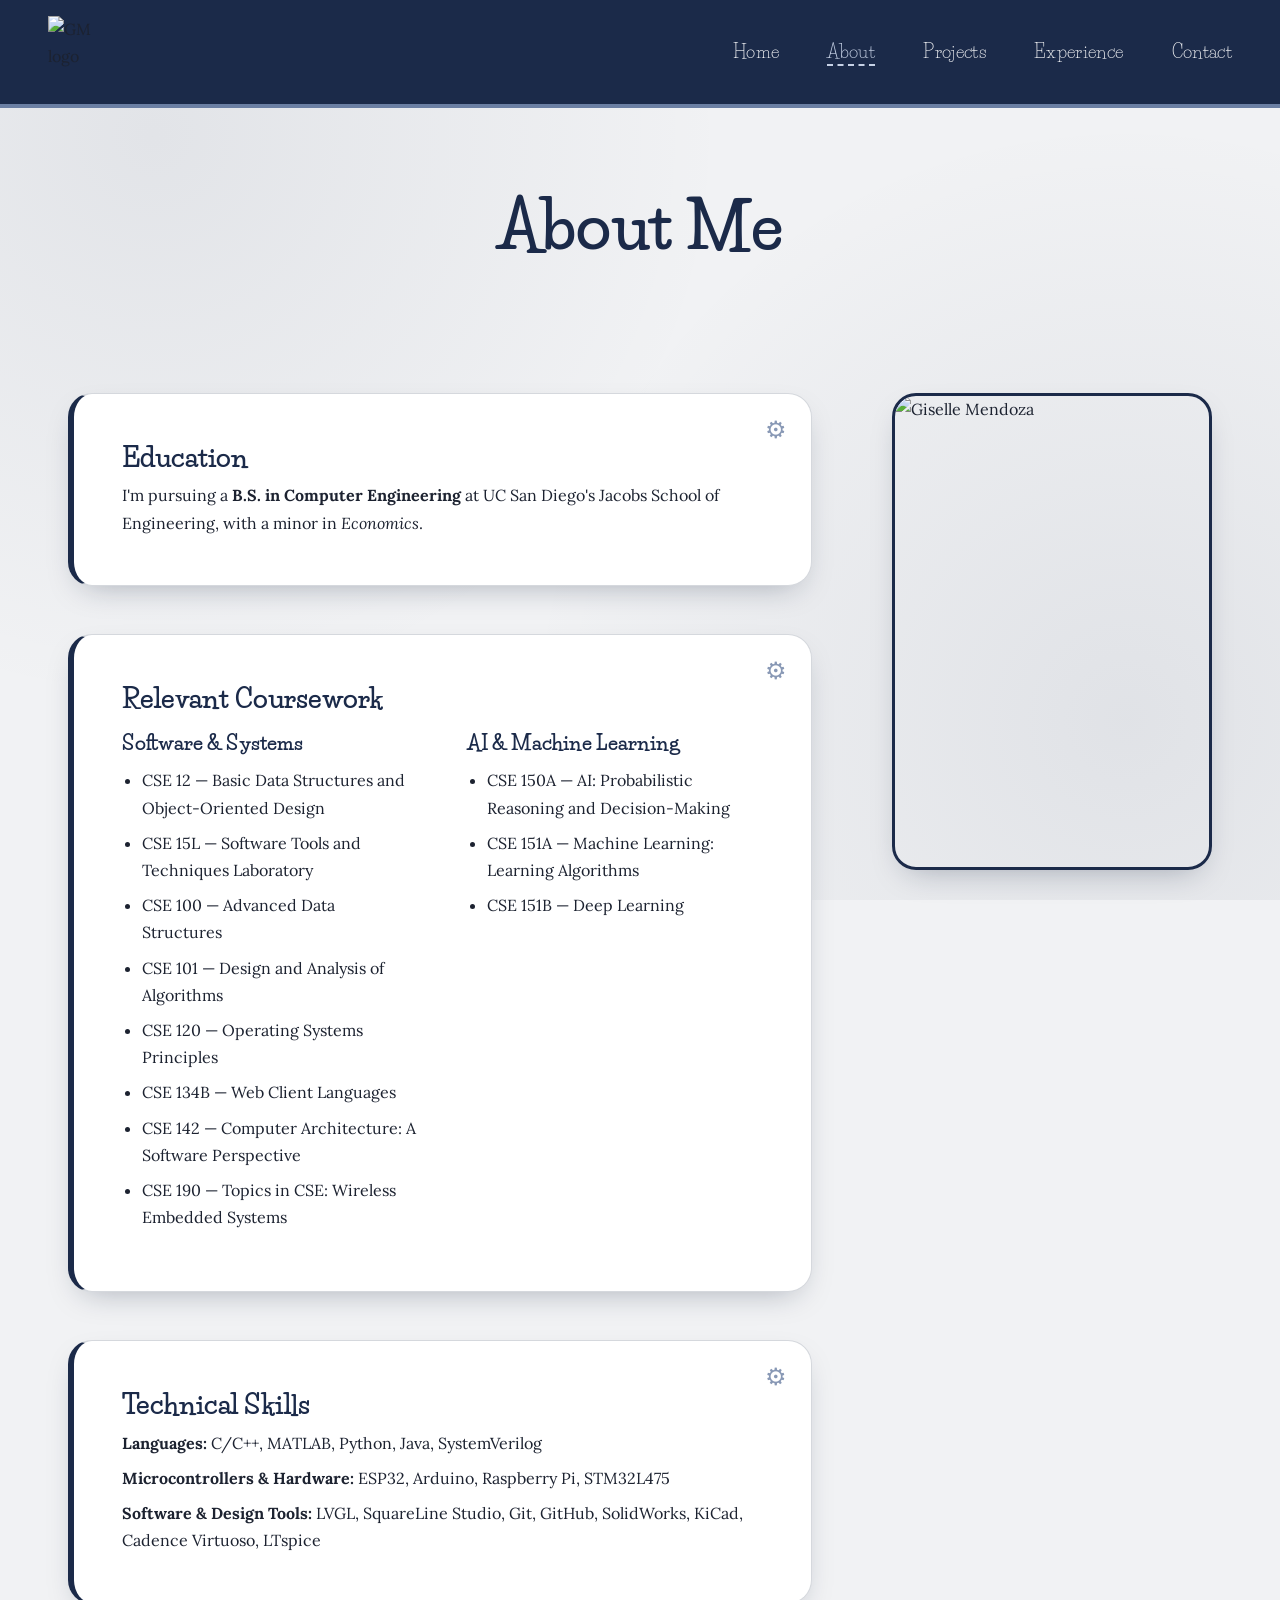
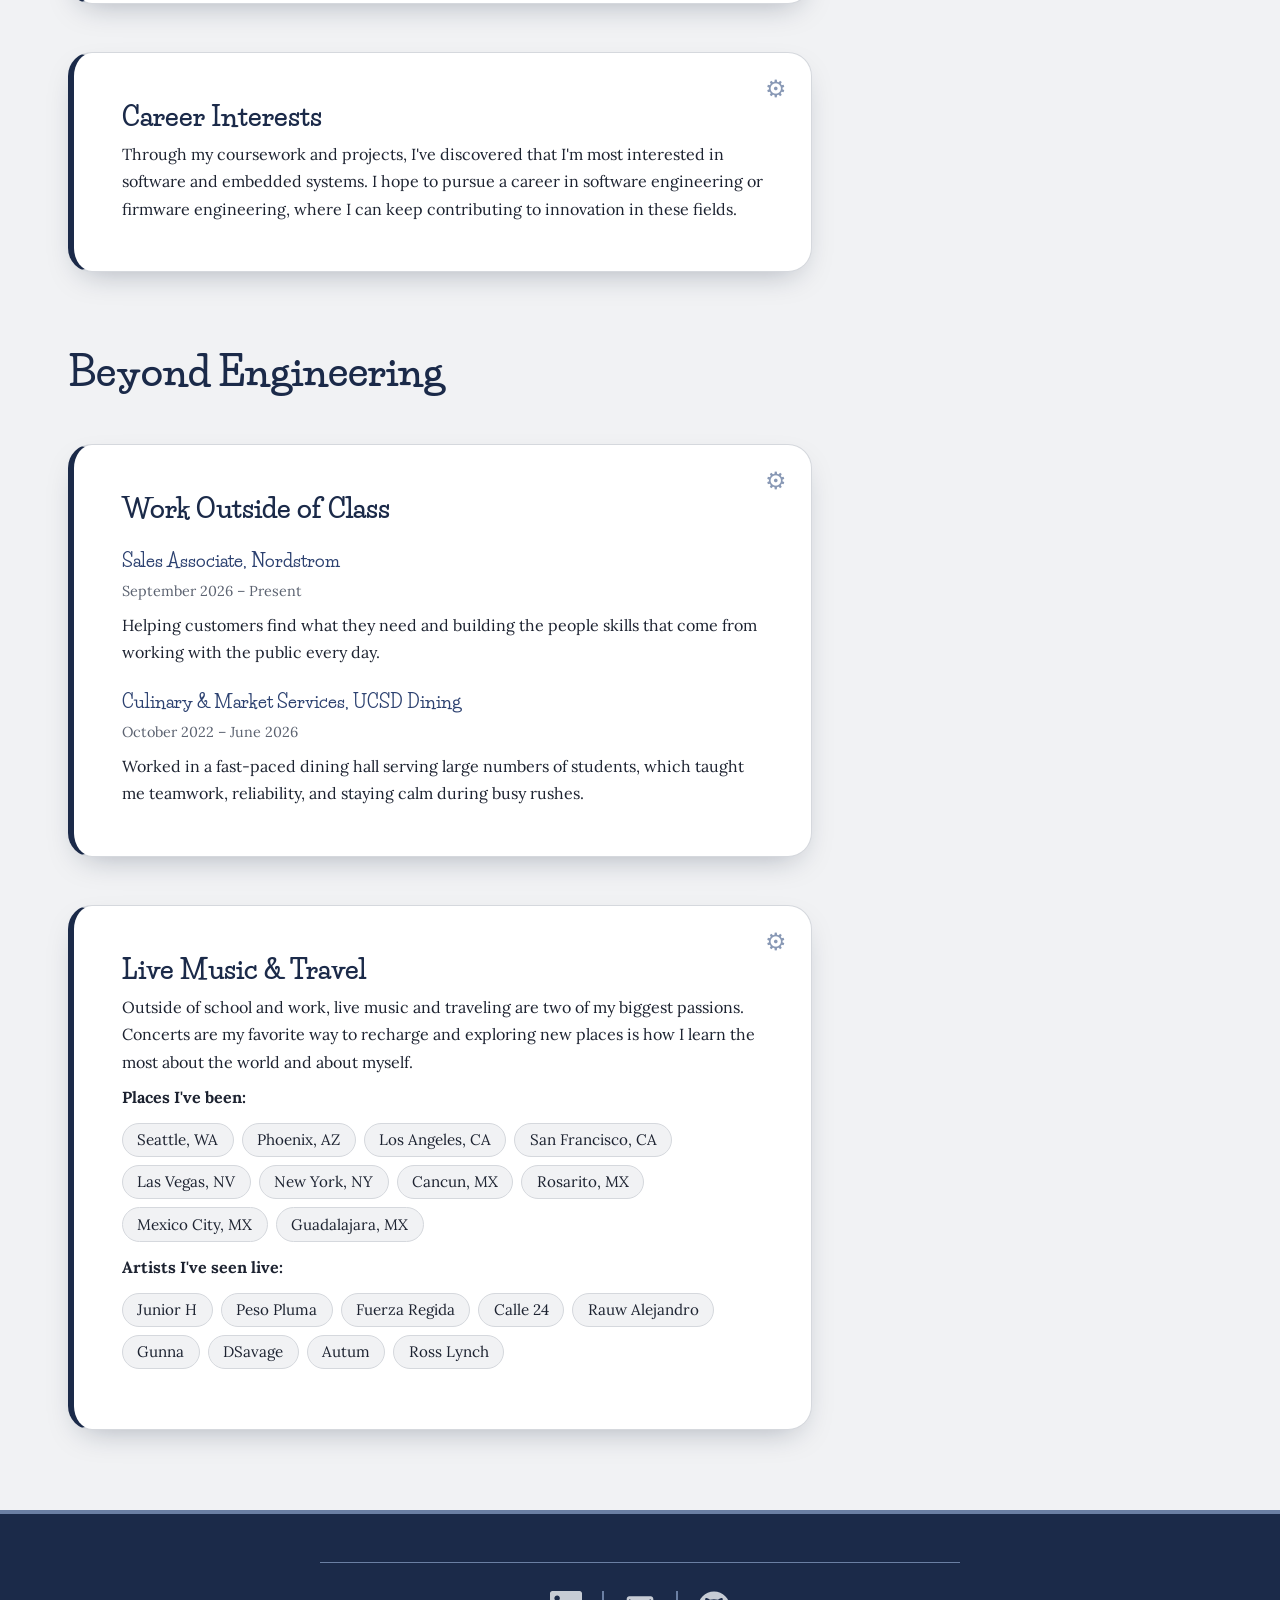
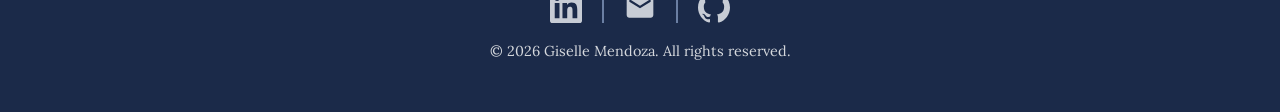
==== about.html @ f3e76660 "doneish" ====
<!DOCTYPE html>
<html lang="en">
<head>
  <meta charset="UTF-8">
  <meta name="viewport" content="width=device-width, initial-scale=1">
  <meta name="description" content="About Giselle Mendoza: education, coursework, skills, career interests, and life outside engineering">
  <title>About | Giselle Mendoza</title>
  <link rel="preconnect" href="https://fonts.googleapis.com">
  <link rel="preconnect" href="https://fonts.gstatic.com" crossorigin>
  <link href="https://fonts.googleapis.com/css2?family=Life+Savers:wght@400;700;800&family=Lora:wght@400;500&display=swap" rel="stylesheet">
  <link rel="stylesheet" href="style.css">
  <noscript>
    <style>
      header nav { display: block !important; position: static !important; }
      .menu-toggle { display: none !important; }
    </style>
  </noscript>
</head>
<body>
  <header>
    <img src="logo.svg" alt="GM logo" width="150" height="150">
    <button class="menu-toggle" aria-label="Open navigation menu" aria-expanded="false">☰</button>
    <nav>
      <ul>
        <li><a href="index.html">Home</a></li>
        <li><a href="about.html" aria-current="page">About</a></li>
        <li><a href="projects.html">Projects</a></li>
        <li><a href="experience.html">Experience</a></li>
        <li><a href="contact.html">Contact</a></li>
      </ul>
    </nav>
  </header>

  <main>
    <section id="about" class="page-section">
      <h1>About Me</h1>

      <div class="about-layout">

        <!-- Left side: all the text -->
        <div class="about-main">

          <section class="card">
            <h2>Education</h2>
            <p>
              I'm pursuing a <strong>B.S. in Computer Engineering</strong> at
              UC San Diego's Jacobs School of Engineering, with a minor in
              <em>Economics</em>.
            </p>
          </section>

          <section class="card">
            <h2>Relevant Coursework</h2>

            <div class="course-columns">
              <div>
                <h3>Software &amp; Systems</h3>
                <ul>
                  <li>CSE 12 — Basic Data Structures and Object-Oriented Design</li>
                  <li>CSE 15L — Software Tools and Techniques Laboratory</li>
                  <li>CSE 100 — Advanced Data Structures</li>
                  <li>CSE 101 — Design and Analysis of Algorithms</li>
                  <li>CSE 120 — Operating Systems Principles</li>
                  <li>CSE 134B — Web Client Languages</li>
                  <li>CSE 142 — Computer Architecture: A Software Perspective</li>
                  <li>CSE 190 — Topics in CSE: Wireless Embedded Systems</li>
                </ul>
              </div>

              <div>
                <h3>AI &amp; Machine Learning</h3>
                <ul>
                  <li>CSE 150A — AI: Probabilistic Reasoning and Decision-Making</li>
                  <li>CSE 151A — Machine Learning: Learning Algorithms</li>
                  <li>CSE 151B — Deep Learning</li>
                </ul>
              </div>
            </div>
          </section>

          <section class="card">
            <h2>Technical Skills</h2>
            <p><strong>Languages:</strong> C/C++, MATLAB, Python, Java, SystemVerilog</p>
            <p><strong>Microcontrollers &amp; Hardware:</strong> ESP32, Arduino, Raspberry Pi, STM32L475</p>
            <p><strong>Software &amp; Design Tools:</strong> LVGL, SquareLine Studio, Git, GitHub, SolidWorks, KiCad, Cadence Virtuoso, LTspice</p>
          </section>

          <section class="card">
            <h2>Career Interests</h2>
            <p>
              Through my coursework and projects, I've discovered that I'm most
              interested in software and embedded systems. I hope to
              pursue a career in software engineering or firmware engineering,
              where I can keep contributing to innovation in these fields.
            </p>
          </section>

          <h2 class="about-subheading">Beyond Engineering</h2>

          <section class="card">
            <h2>Work Outside of Class</h2>

            <h4>Sales Associate, Nordstrom</h4>
            <span>September 2026 – Present</span>
            <p>Helping customers find what they need and building
            the people skills that come from working with the public every day.</p>

            <h4>Culinary &amp; Market Services, UCSD Dining</h4>
            <span>October 2022 – June 2026</span>
            <p>Worked in a fast-paced dining hall serving large numbers of students,
              which taught me teamwork, reliability, and staying calm during busy rushes.</p>
          </section>

          <section class="card">
            <h2>Live Music &amp; Travel</h2>
            <p>Outside of school and work, live music and traveling are two of my biggest 
              passions. Concerts are my favorite way to recharge and exploring new places 
              is how I learn the most about the world and about myself.</p>

            <p><strong>Places I've been:</strong></p>
            <ul class="tags">
              <li>Seattle, WA</li>
              <li>Phoenix, AZ</li>
              <li>Los Angeles, CA</li>
              <li>San Francisco, CA</li>
              <li>Las Vegas, NV</li>
              <li>New York, NY</li>
              <li>Cancun, MX</li>
              <li>Rosarito, MX</li>
              <li>Mexico City, MX</li>
              <li>Guadalajara, MX</li>
            </ul>

            <p><strong>Artists I've seen live:</strong></p>
            <ul class="tags">
              <li>Junior H</li>
              <li>Peso Pluma</li>
              <li>Fuerza Regida</li>
              <li>Calle 24</li>
              <li>Rauw Alejandro</li>
              <li>Gunna</li>
              <li>DSavage</li>
              <li>Autum</li>
              <li>Ross Lynch</li>
            </ul>
          </section>

        </div>

        <!-- Right side: your photo -->
        <figure class="about-photo">
          <img src="g1.JPG" alt="Giselle Mendoza" width="400" height="600">
        </figure>

      </div>
    </section>
  </main>

 <footer>
    <hr>
    <address class="social-icons">
      <a href="https://www.linkedin.com/in/giselle-mendoza" target="_blank" rel="noopener noreferrer">
        <img src="linkedin-light.svg" alt="LinkedIn" width="32" height="32">
      </a>
      <a href="mailto:g1mendoza@ucsd.edu">
        <img src="email-light.svg" alt="Email" width="32" height="32">
      </a>
      <a href="https://github.com/g1mendoza" target="_blank" rel="noopener noreferrer">
        <img src="github-light.svg" alt="GitHub" width="32" height="32">
      </a>
    </address>
    <p>&copy; 2026 Giselle Mendoza. All rights reserved.</p>
  </footer>

  <script src="jas.js"></script>
</body>
</html>
---- style.css ----
/* ==========================================================================
   Giselle Mendoza — Personal Site
   Aesthetic: Professional (navy, light gray)
   Same layout and behavior as the original; only the colors and fonts changed.
========================================================================== */

:root {
  /* Color palette */
  --color-white: #ffffff;
  --color-page: #f1f2f4;        /* light gray page background */
  --color-gray: #d5d8dd;
  --color-gray-dark: #5b6270;
  --color-navy: #1b2a49;        /* main navy */
  --color-navy-dark: #12203a;
  --color-navy-mid: #2c4170;    /* hover shade */
  --color-steel: #6b7fa3;       /* soft blue-gray accent */
  --color-ice: #c7d2e6;         /* light highlight on navy */
  --color-text: #1c2230;

  /* Typography */
  --font-heading: "Life Savers", serif;
  --font-body: "Lora", Georgia, serif;
  --font-mono: "JetBrains Mono", "Courier New", monospace;

  /* Sizes */
  --text-lg: 1.25rem;
  --text-xl: clamp(2.25rem, 6vw, 3.75rem);

  /* Spacing */
  --space-sm: 1rem;
  --space-md: 1.75rem;
  --space-lg: 3rem;
  --space-xl: 5rem;

  /* Effects */
  --radius-soft: 1.5rem;
  --radius-frame: 55% 45% 52% 48% / 48% 52% 45% 55%;
  --shadow-soft: 0 12px 32px -14px rgba(18, 32, 58, 0.35);

  --border-ribbon: 3px solid var(--color-navy);
  --border-thin: 1px solid var(--color-navy);
}

/* Global */
* { box-sizing: border-box; }

img {
  max-width: 100%;
  height: auto;
  display: block;
}

body {
  margin: 0;
  font-family: var(--font-body);
  color: var(--color-text);
  background-color: var(--color-page);
  background-image:
    radial-gradient(circle at 12% 15%, rgba(27, 42, 73, 0.07), transparent 42%),
    radial-gradient(circle at 88% 80%, rgba(27, 42, 73, 0.08), transparent 45%);
  background-attachment: fixed;
  line-height: 1.7;
}

h1, h2, h3 {
  font-family: var(--font-heading);
  font-weight: 800;
  color: var(--color-navy);
  line-height: 1.2;
  margin-top: 0;
}

a {
  color: var(--color-navy);
  text-decoration: underline;
  text-decoration-color: var(--color-steel);
  text-underline-offset: 3px;
  transition: color 0.2s ease;
}
a:hover { color: var(--color-navy-mid); }

/* Keyboard focus indicator (only shows for Tab navigation, not mouse clicks) */
a:focus-visible,
button:focus-visible {
  outline: 3px solid var(--color-navy);
  outline-offset: 3px;
  border-radius: 4px;
}

/* Turns off movement for people who have reduced motion turned on */
@media (prefers-reduced-motion: reduce) {
  * { transition: none !important; }
}

/* Header */
header {
  position: sticky;      /* stays in place when you scroll */
  top: 0;
  z-index: 100;          /* keeps it above the cards when they slide under it */
  background-color: var(--color-navy);
  border-block-end: 4px solid var(--color-steel);
  padding: var(--space-sm) var(--space-lg);
  display: flex;
  align-items: center;
  transition: background-color 0.3s ease;
}

/* jas.js adds this class once you scroll down: the header turns see-through.
   The 4th number in rgba() is the opacity (lower = more see-through). */
header.scrolled {
  background-color: rgba(27, 42, 73, 0.85);
  backdrop-filter: blur(8px);
  -webkit-backdrop-filter: blur(8px);
}

header img {
  width: 4.5rem;
  height: 4.5rem;
  object-fit: contain;
}

/* Pushes the nav to the far right */
header nav { margin-inline-start: auto; }

header ul {
  list-style: none;
  display: flex;
  flex-wrap: wrap;
  gap: var(--space-md) var(--space-lg);
  margin: 0;
  padding: 0;
}

header a {
  color: var(--color-page);
  text-decoration: none;
  font-family: var(--font-heading);
  font-size: 1.1rem;
  letter-spacing: 0.02em;
  padding-bottom: 2px;
  border-block-end: 2px dashed transparent;
  transition: border-color 0.2s ease, color 0.2s ease;
}

/* The link for the page you're on (needs aria-current="page" in the HTML) */
header a[aria-current="page"] {
  color: var(--color-ice);
  border-block-end-color: var(--color-ice);
}

header a:hover:not([aria-current="page"]) {
  color: var(--color-ice);
  border-block-end-color: var(--color-ice);
}

header a:focus-visible,
header button:focus-visible,
footer a:focus-visible {
  outline-color: var(--color-ice);
}

/* Hamburger menu button (hidden on desktop) */
.menu-toggle {
  display: none;
  margin-left: auto;
  background: none;
  border: none;
  font-size: 2rem;
  color: var(--color-page);
  cursor: pointer;
}

/* Phone / small screen layout */
@media (max-width: 800px) {
  header { position: sticky; padding: var(--space-sm) var(--space-md); }

  .menu-toggle { display: block; }

  header nav {
    display: none;          /* hidden until jas.js adds the "open" class */
    position: absolute;
    top: 100%;
    right: 1rem;
    z-index: 10;
    background: var(--color-navy-dark);
    padding: var(--space-md);
    border-radius: var(--radius-soft);
    box-shadow: var(--shadow-soft);
    border: 1px solid var(--color-steel);
  }

  header nav.open { display: block; }

  header nav ul {
    flex-direction: column;
    gap: var(--space-sm);
  }
}

/* Home page (index.html) — two-column layout */
#home {
  display: grid;
  grid-template-columns: 1fr;
  gap: var(--space-md);
  max-width: 75rem;
  margin: 0 auto;
  padding: var(--space-lg) var(--space-md) var(--space-xl);
}

/* Portrait / narrow screens: name, then photo, then the typed intro */
#home h1       { order: 1; margin-bottom: 0; }
#home figure   { order: 2; }
#home .terminal {
  order: 3;
  width: 100%;
  max-width: 38rem;
  justify-self: center;
}

/* The "terminal window" that holds the typed intro */
.terminal {
  background: linear-gradient(145deg, var(--color-navy-dark) 0%, var(--color-navy) 60%, var(--color-navy-mid) 100%);
  border-radius: var(--radius-soft);
  box-shadow: var(--shadow-soft);
  overflow: hidden;
  border: 1px solid var(--color-steel);
}

.terminal-bar {
  display: flex;
  align-items: center;
  gap: 0.5rem;
  padding: 0.75rem 1.25rem;
  background: rgba(255, 255, 255, 0.07);
  border-bottom: 1px solid rgba(199, 210, 230, 0.2);
  font-family: var(--font-mono);
  font-size: 0.85rem;
  color: var(--color-ice);
}
.terminal-bar i {
  width: 0.75rem;
  height: 0.75rem;
  border-radius: 50%;
  background: var(--color-steel);
  opacity: 0.8;
}
.terminal-title { margin-left: 0.5rem; }

.terminal .typewriter {
  margin: 0;
  padding: var(--space-sm) 1.25rem 1.25rem;
  font-family: var(--font-mono);
  font-size: clamp(0.95rem, 1.5vw, 1.15rem);
  line-height: 1.75;
  color: var(--color-page);
}
/* The ">" at the start of the line (decorative, screen readers skip it) */
.terminal .typewriter::before {
  content: "> ";
  content: "> " / "";
  color: var(--color-ice);
}
.terminal .cursor { background: var(--color-ice); height: 1.2em; width: 0.6em; }

#home h1 {
  color: var(--color-navy);
  font-size: var(--text-xl);
  margin-bottom: var(--space-sm);
  text-align: center;
}

#home figure {
  margin: 0;
  text-align: center;
  justify-self: center;
}

#home figure img {
  width: min(65%, 280px);
  aspect-ratio: 1 / 1;
  margin-inline: auto;
  object-fit: cover;
  border-radius: var(--radius-frame);
  box-shadow: var(--shadow-soft);
  border: var(--border-ribbon);
  transition: border-radius 0.6s ease;
}

/* The blob-shaped photo smooths into a rounded rectangle on hover */
#home figure:hover img { border-radius: var(--radius-soft); }

/* Wide + horizontal screens (laptops, landscape tablets): two columns.
   Name and photo on the left, typed intro on the right. */
@media (min-width: 800px) and (orientation: landscape) {
  #home {
    grid-template-columns: 1fr 1fr;
    column-gap: var(--space-xl);
    row-gap: var(--space-md);
    align-items: start;
    padding: var(--space-xl) var(--space-md);
  }
  #home h1 { grid-column: 1; grid-row: 1; order: 0; margin-bottom: var(--space-sm); }
  #home figure { grid-column: 1; grid-row: 2; order: 0; }
  #home figure img { width: min(90%, 560px); }
  #home .terminal {
    grid-column: 2;
    grid-row: 1 / span 2;
    align-self: center;
    order: 0;
    max-width: none;
  }
}

/* Shared layout for About, Projects, Experience, Contact */
.page-section {
  display: flex;
  flex-wrap: wrap;
  gap: var(--space-xl);
  max-width: 75rem;
  margin: 0 auto;
  padding: var(--space-xl) var(--space-md);
}

.page-section > h1 {
  flex-basis: 100%;
  text-align: center;
  font-size: clamp(2.5rem, 5vw, 4rem);
  color: var(--color-navy);
  margin: 0 0 var(--space-lg);
}

/* Photos on the About page */
.page-section > figure {
  flex-basis: 100%;
  margin: 0;
  text-align: center;
}
.page-section > figure img {
  margin-inline: auto;
  border-radius: var(--radius-soft);
  border: var(--border-ribbon);
  box-shadow: var(--shadow-soft);
}

/* Cards */
.card {
  position: relative;
  flex: 1 1 100%;
  background-color: var(--color-white);
  padding: var(--space-lg);
  border-radius: var(--radius-soft);
  border: 1px solid var(--color-gray);
  border-left: 6px solid var(--color-navy);
  box-shadow: var(--shadow-soft);
  overflow: hidden;
  transition: transform 0.3s ease, box-shadow 0.3s ease, border-left-color 0.3s ease;
}

.card:hover {
  transform: translateY(-8px);
  box-shadow: 0 18px 40px -16px rgba(18, 32, 58, 0.4);
  border-left-color: var(--color-steel);
}

/* Little gear in the corner of each card */
.card::before {
  content: "⚙";
  position: absolute;
  top: 1rem;
  right: 1.5rem;
  color: var(--color-steel);
  font-size: 1.5rem;
  opacity: 0.8;
}

.card h2 { font-size: 1.7rem; margin-bottom: 0.5rem; padding-right: 2.5rem; }
.card h3 { font-size: 1.25rem; margin: 1rem 0 0.25rem; color: var(--color-navy); }
.card ul, .card ol { padding-left: 1.25rem; margin: 0.75rem 0; }
.card li { margin-bottom: 0.5rem; }
.card p { margin: 0.5rem 0 0; }
.card span { color: var(--color-gray-dark); font-size: 0.9rem; }
.card img { margin-bottom: var(--space-sm); }

/* Contact form */
fieldset {
  background: var(--color-white);
  border: 1px solid var(--color-gray);
  border-radius: var(--radius-soft);
  padding: var(--space-md);
  flex: 1 1 100%;
}
legend {
  font-family: var(--font-heading);
  color: var(--color-navy);
  padding: 0 0.5rem;
}
label { display: block; margin-top: 1rem; }
input, textarea {
  width: 100%;
  background: var(--color-page);
  color: var(--color-text);
  border: 1px solid var(--color-gray);
  border-radius: 8px;
  padding: 0.6rem;
  font: inherit;
}
input:focus, textarea:focus {
  outline: 2px solid var(--color-navy-mid);
  background: var(--color-white);
}
progress { display: block; width: 100%; margin: 1rem 0; accent-color: var(--color-navy-mid); }

button[type="submit"], #thanks button {
  background: var(--color-navy);
  color: var(--color-white);
  border: none;
  border-radius: 999px;
  padding: 0.6rem 1.5rem;
  font-family: var(--font-heading);
  cursor: pointer;
  transition: background 0.2s ease;
}
button[type="submit"]:hover, #thanks button:hover { background: var(--color-navy-mid); }

dialog {
  margin: auto;
  background: var(--color-white);
  color: var(--color-text);
  border: 1px solid var(--color-gray);
  border-radius: var(--radius-soft);
  padding: var(--space-md);
}
dialog::backdrop { background: rgba(18, 32, 58, 0.6); }

/* Footer */
footer {
  background-color: var(--color-navy);
  border-block-start: 4px solid var(--color-steel);
  color: var(--color-gray);
  padding: var(--space-lg) var(--space-md);
  text-align: center;
}

footer p {
  margin: 0;
  font-size: 0.9rem;
}

/* Extra sections on the home page */
.page-section > h2 {
  flex-basis: 100%;
  text-align: center;
  font-size: clamp(1.8rem, 4vw, 2.5rem);
  color: var(--color-navy);
  margin: 0 0 var(--space-sm);
}

/* The home page sections sit closer to the intro above them */
#home + .page-section,
.page-section + .page-section {
  padding-top: 0;
}

/* Tighter grid for side-by-side cards */
.page-section.compact { gap: var(--space-md); }
.card-half { flex: 1 1 20rem; }
.card h4 {
  font-family: var(--font-heading);
  font-size: 1.1rem;
  color: var(--color-navy-mid);
  margin: 1.25rem 0 0.1rem;
}

/* Pill-shaped tags (for the places you've been) */
.tags {
  display: flex;
  flex-wrap: wrap;
  gap: 0.5rem;
  list-style: none;
  padding: 0;
  margin: 0.75rem 0 0;
}
.card ul.tags { padding-left: 0; }
.tags li {
  background: var(--color-page);
  border: 1px solid var(--color-gray);
  border-radius: 999px;
  padding: 0.2rem 0.9rem;
  margin: 0;
  font-size: 0.95rem;
}

/* About page: text on the left, photo on the right */
.about-layout {
  flex-basis: 100%;
  display: grid;
  grid-template-columns: minmax(0, 1fr) 20rem;
  gap: var(--space-xl);
  align-items: start;
}

.about-main {
  display: flex;
  flex-direction: column;
  gap: var(--space-lg);
}
.about-main .card { flex: none; }

.about-subheading {
  font-size: clamp(1.8rem, 4vw, 2.5rem);
  color: var(--color-navy);
  margin: var(--space-md) 0 0;
}

/* The photo stays in view on the right as you scroll */
.about-photo {
  position: sticky;
  top: 8rem;
  margin: 0;
}
.about-photo img {
  width: 100%;
  border-radius: var(--radius-soft);
  border: var(--border-ribbon);
  box-shadow: var(--shadow-soft);
}

/* Coursework groups side by side */
.course-columns {
  display: grid;
  grid-template-columns: repeat(2, 1fr);
  gap: var(--space-lg);
  align-items: start;
  margin-top: var(--space-sm);
}
.course-columns h3 { margin-top: 0; }
.course-columns div > ul + h3 { margin-top: var(--space-md); }

/* Tablets and phones: photo goes on top, everything stacks */
@media (max-width: 900px) {
  .about-layout { grid-template-columns: 1fr; gap: var(--space-lg); }
  .about-photo {
    order: -1;
    position: static;
    max-width: 20rem;
    margin-inline: auto;
  }
  .course-columns { grid-template-columns: 1fr; }
}

/* Typewriter intro */
.typewriter { min-height: 1.6em; }

.cursor {
  display: inline-block;
  width: 2px;
  height: 1.1em;
  margin-left: 2px;
  vertical-align: text-bottom;
  background: var(--color-navy);
  animation: blink 1s steps(1) infinite;
}
@keyframes blink { 50% { opacity: 0; } }

/* Text that screen readers can read but isn't shown on the page */
.sr-only {
  position: absolute;
  width: 1px;
  height: 1px;
  margin: -1px;
  padding: 0;
  overflow: hidden;
  clip: rect(0, 0, 0, 0);
  white-space: nowrap;
  border: 0;
}

/* Home page: name and photo fade in when the page loads */
@keyframes fade-up {
  from { opacity: 0; transform: translateY(16px); }
  to   { opacity: 1; transform: none; }
}
#home h1     { animation: fade-up 0.8s ease both; }
#home figure { animation: fade-up 0.8s ease 0.3s both; }

@media (prefers-reduced-motion: reduce) {
  #home h1, #home figure { animation: none; }
  .cursor { animation: none; }
}

/* Footer: line, then icon links separated by little dividers */
footer hr {
  border: 0;
  border-top: 1px solid var(--color-steel);
  max-width: 40rem;
  margin: 0 auto var(--space-md);
}

.social-icons {
  display: flex;
  justify-content: center;
  align-items: center;
  margin-bottom: var(--space-sm);
  font-style: normal;
}
.social-icons a {
  display: flex;
  padding: 0 1.25rem;
  border: 0;
  text-decoration: none;
}
.social-icons a + a { border-left: 2px solid var(--color-steel); }
.social-icons img {
  width: 2rem;
  height: 2rem;
  opacity: 0.85;
  transition: opacity 0.2s ease, transform 0.2s ease;
}
.social-icons a:hover img,
.social-icons a:focus-visible img {
  opacity: 1;
  transform: translateY(-3px);
}

/* Contact page */
#contact { gap: var(--space-lg); }

.contact-grid {
  flex-basis: 100%;
  width: 100%;
  max-width: 46rem;
  margin: 0 auto;
  padding: 0;
  list-style: none;
  display: grid;
  grid-template-columns: repeat(2, minmax(0, 1fr));
  gap: var(--space-md);
}

.contact-tile {
  display: flex;
  align-items: center;
  gap: 1rem;
  padding: 0.9rem 1.25rem;
  background: var(--color-white);
  border: 1px solid var(--color-gray);
  border-radius: 999px;
  box-shadow: 0 2px 8px rgba(18, 32, 58, 0.08);
  color: var(--color-navy);
  text-decoration: none;
  transition: transform 0.2s ease, box-shadow 0.2s ease, border-color 0.2s ease;
}
.contact-tile:hover {
  transform: translateY(-4px);
  box-shadow: var(--shadow-soft);
  border-color: var(--color-steel);
  color: var(--color-navy);
}

.icon-badge {
  flex: none;
  display: grid;
  place-items: center;
  width: 3rem;
  height: 3rem;
  border-radius: 50%;
  background: var(--color-navy);
}
.icon-badge img { width: 1.5rem; height: 1.5rem; }

.tile-text { min-width: 0; overflow-wrap: anywhere; font-size: 0.95rem; }

/* Message form: a centered square card */
#contact-form {
  flex: 0 1 34rem;
  width: 100%;
  max-width: 34rem;
  margin: 0 auto;
  aspect-ratio: 1 / 1;          /* square (grows taller if the content needs it) */
  display: flex;
  flex-direction: column;
  background: var(--color-white);
  border: 1px solid var(--color-gray);
  border-radius: var(--radius-soft);
  box-shadow: var(--shadow-soft);
  padding: var(--space-md);
}
#contact-form fieldset {
  flex: 1;
  display: flex;
  flex-direction: column;
  min-width: 0;
  padding: 0;
  border: 0;
  background: none;
}
#contact-form legend {
  margin: 0 auto 0.5rem;
  padding: 0;
  font-size: 1.6rem;
  color: var(--color-navy);
}
#contact-form label { margin-top: 0.75rem; }
#contact-form textarea {
  flex: 1 1 6rem;
  min-height: 6rem;
  resize: none;
}
#contact-form progress { margin: 1rem 0 0.75rem; }
#contact-form button[type="submit"] { align-self: center; }

@media (max-width: 600px) {
  .contact-grid { grid-template-columns: 1fr; }
}

/* ==========================================================================
   Projects page
========================================================================== */
.projects-page { gap: var(--space-md); justify-content: center; }

.projects-intro {
  flex-basis: 100%;
  max-width: none;
  padding-inline: max(0px, calc((100% - 42rem) / 2));
  margin: 0;
  text-align: center;
  font-size: 1.1rem;
  color: var(--color-gray-dark);
}

/* Filter bar */
.projects-filter {
  display: flex;
  flex-wrap: wrap;
  justify-content: center;
  gap: 0.25rem;
  margin: var(--space-sm) auto 0;
  padding: 0.35rem;
  background: var(--color-white);
  border: 1px solid var(--color-gray);
  border-radius: 999px;
  box-shadow: 0 2px 8px rgba(18, 32, 58, 0.08);
}
.filter-button {
  border: 0;
  background: transparent;
  color: var(--color-navy);
  font-family: var(--font-heading);
  font-size: 1rem;
  padding: 0.6rem 1.25rem;
  border-radius: 999px;
  cursor: pointer;
  transition: background-color 0.25s ease, color 0.25s ease;
}
.filter-button:hover:not(.active) { background: rgba(27, 42, 73, 0.08); }
.filter-button.active { background: var(--color-navy); color: var(--color-white); }

/* Card grid */
.project-grid {
  flex-basis: 100%;
  margin: var(--space-sm) 0 0;
  padding: 0;
  list-style: none;
  display: flex;
  flex-wrap: wrap;
  justify-content: center;
  gap: var(--space-md);
}
.project-item { display: grid; flex: 0 1 20rem; }
.project-item[hidden] { display: none; }

/* Cards fade up as you scroll to them */
.reveal {
  opacity: 0;
  transform: translateY(24px);
  transition: opacity 0.6s ease, transform 0.6s ease;
  transition-delay: calc(var(--i, 0) * 70ms);
}
.reveal.visible { opacity: 1; transform: none; }

/* Cards pop in when a filter shows them */
@keyframes pop-in {
  from { opacity: 0; transform: scale(0.94); }
  to   { opacity: 1; transform: none; }
}
.project-item.pop { animation: pop-in 0.35s ease both; }

.project-card {
  display: flex;
  flex-direction: column;
  height: 100%;
  background: var(--color-white);
  border: 1px solid var(--color-gray);
  border-radius: 1.25rem;
  overflow: hidden;
  box-shadow: 0 4px 14px rgba(18, 32, 58, 0.08);
  cursor: pointer;
  transition: transform 0.3s ease, box-shadow 0.3s ease, border-color 0.3s ease;
}
.project-card:hover {
  transform: translateY(-8px);
  box-shadow: 0 18px 36px -14px rgba(18, 32, 58, 0.4);
  border-color: var(--color-steel);
}

.project-banner {
  display: flex;
  align-items: center;
  justify-content: space-between;
  gap: 1rem;
  padding: 1.1rem 1.25rem;
  background: linear-gradient(135deg, var(--color-navy-dark), var(--color-navy-mid));
}
.tag-embedded .project-banner { background: linear-gradient(135deg, #12203a, #2c4170); }
.tag-controls .project-banner { background: linear-gradient(135deg, #1b2a49, #6b7fa3); }
.tag-hardware .project-banner { background: linear-gradient(135deg, #0e1a30, #3f5a8f); }

.project-course {
  font-family: var(--font-heading);
  font-size: 1.35rem;
  letter-spacing: 0.02em;
  color: var(--color-white);
}
.project-topic {
  padding: 0.15rem 0.75rem;
  font-size: 0.8rem;
  letter-spacing: 0.06em;
  text-transform: uppercase;
  color: var(--color-ice);
  border: 1px solid rgba(199, 210, 230, 0.45);
  border-radius: 999px;
}

.project-body {
  display: flex;
  flex-direction: column;
  gap: 0.7rem;
  flex: 1;
  padding: 1.25rem;
}
.project-body h3 { margin: 0; font-size: 1.2rem; }
.project-summary {
  margin: 0;
  font-size: 0.95rem;
  color: var(--color-gray-dark);
  display: -webkit-box;
  -webkit-line-clamp: 3;
  -webkit-box-orient: vertical;
  overflow: hidden;
}

.chips {
  display: flex;
  flex-wrap: wrap;
  gap: 0.4rem;
  margin: 0;
  padding: 0;
  list-style: none;
}
.chips li.more { color: var(--color-gray-dark); background: transparent; border: 1px dashed var(--color-gray); }
.chips li {
  margin: 0;
  padding: 0.15rem 0.7rem;
  font-size: 0.8rem;
  color: var(--color-navy);
  background: rgba(27, 42, 73, 0.08);
  border-radius: 999px;
}

.project-foot {
  display: flex;
  align-items: center;
  justify-content: space-between;
  gap: 0.5rem;
  margin-top: auto;
  padding-top: 0.85rem;
  border-top: 1px solid var(--color-gray);
}
.project-team { font-size: 0.85rem; color: var(--color-gray-dark); }

.learn-more {
  display: inline-flex;
  align-items: center;
  gap: 0.4rem;
  padding: 0;
  border: 0;
  background: none;
  font-family: var(--font-heading);
  font-size: 1rem;
  color: var(--color-navy);
  cursor: pointer;
}
.learn-more span { transition: transform 0.2s ease; }
.project-card:hover .learn-more span,
.learn-more:focus-visible span { transform: translateX(6px); }

/* Pop-up with project details */
.project-modal {
  width: min(42rem, 92vw);
  max-height: min(85vh, 50rem);
  padding: 0;
  border: 0;
  border-radius: 1.25rem;
  overflow: hidden;
  background: var(--color-white);
  color: var(--color-text);
  box-shadow: 0 30px 80px -20px rgba(18, 32, 58, 0.6);
}
.project-modal[open] {
  display: flex;
  flex-direction: column;
  animation: modal-in 0.3s ease;
}
.project-modal::backdrop {
  background: rgba(18, 32, 58, 0.65);
  backdrop-filter: blur(4px);
}
@keyframes modal-in {
  from { opacity: 0; transform: translateY(24px) scale(0.97); }
  to   { opacity: 1; transform: none; }
}

.modal-header {
  flex: none;
  display: flex;
  align-items: center;
  gap: 1rem;
  padding: 1.25rem 1.5rem;
  color: var(--color-white);
  background: linear-gradient(135deg, var(--color-navy-dark), var(--color-navy));
}
.modal-header h2 { margin: 0; font-size: 1.25rem; color: var(--color-white); }
.modal-sub { margin: 0.2rem 0 0; font-size: 0.9rem; color: var(--color-ice); }
.modal-close {
  flex: none;
  margin-left: auto;
  width: 2.25rem;
  height: 2.25rem;
  font-size: 1.4rem;
  line-height: 1;
  color: var(--color-white);
  background: transparent;
  border: 1px solid rgba(255, 255, 255, 0.35);
  border-radius: 50%;
  cursor: pointer;
  transition: background 0.2s ease;
}
.modal-close:hover { background: rgba(255, 255, 255, 0.18); }

.modal-body { flex: 1; padding: 1.25rem 1.5rem; overflow-y: auto; }
.modal-body h3 { margin: 1.25rem 0 0.5rem; font-size: 1.05rem; color: var(--color-navy); }
.modal-body h3:first-child { margin-top: 0; }
.modal-list { margin: 0; padding-left: 1.25rem; }
.modal-list li { margin-bottom: 0.6rem; }

.modal-footer {
  flex: none;
  display: flex;
  flex-wrap: wrap;
  align-items: center;
  justify-content: space-between;
  gap: 0.75rem;
  padding: 1rem 1.5rem;
  background: var(--color-page);
  border-top: 1px solid var(--color-gray);
}
.modal-links { display: flex; flex-wrap: wrap; gap: 0.5rem; }
.modal-link {
  display: inline-block;
  padding: 0.55rem 1.1rem;
  font-family: var(--font-heading);
  font-size: 0.95rem;
  color: var(--color-white);
  text-decoration: none;
  background: var(--color-navy);
  border-radius: 999px;
  transition: background 0.2s ease, transform 0.2s ease;
}
.modal-link:hover { color: var(--color-white); background: var(--color-navy-mid); transform: translateY(-2px); }

.modal-nav { display: flex; gap: 0.5rem; }
.modal-nav button {
  width: 2.5rem;
  height: 2.5rem;
  font-size: 1.4rem;
  line-height: 1;
  color: var(--color-navy);
  background: var(--color-white);
  border: 1px solid var(--color-gray);
  border-radius: 50%;
  cursor: pointer;
  transition: background 0.2s ease, color 0.2s ease;
}
.modal-nav button:hover { color: var(--color-white); background: var(--color-navy); border-color: var(--color-navy); }

@media (max-width: 600px) {
  .filter-button { padding: 0.45rem 0.7rem; font-size: 0.9rem; }
  .project-modal { width: 94vw; max-height: 90vh; }
  .modal-header { padding: 1rem; }
  .modal-body { padding: 1rem; }
  .modal-footer { padding: 0.75rem 1rem; }
}


/* ==========================================================================
   Experience page: a small card for each class I taught
========================================================================== */
.classes-heading {
  margin: var(--space-md) 0 0.75rem;
  padding-top: var(--space-md);
  border-top: 1px solid var(--color-gray);
  font-size: 1.3rem;
}

.class-grid {
  display: grid;
  grid-template-columns: repeat(2, minmax(0, 1fr));
  gap: var(--space-sm);
}
@media (max-width: 700px) {
  .class-grid { grid-template-columns: 1fr; }
}

.class-card {
  display: flex;
  flex-direction: column;
  gap: 0.5rem;
  padding: 1.1rem 1.25rem;
  background: var(--color-page);
  border: 1px solid var(--color-gray);
  border-left: 4px solid var(--color-navy);
  border-radius: 0.9rem;
  transition: transform 0.25s ease, box-shadow 0.25s ease, border-left-color 0.25s ease;
}
.class-card:hover {
  transform: translateY(-4px);
  box-shadow: 0 10px 22px -12px rgba(18, 32, 58, 0.4);
  border-left-color: var(--color-steel);
}
.class-card h4 { margin: 0; font-size: 1.1rem; color: var(--color-navy); }
.card .class-card p { margin: 0; font-size: 0.95rem; }
.card .class-card .class-meta {
  font-size: 0.8rem;
  letter-spacing: 0.04em;
  text-transform: uppercase;
  color: var(--color-gray-dark);
}
.class-card .chips { margin: auto 0 0; padding: 0.25rem 0 0; }
.class-card .chips li { background: var(--color-white); border: 1px solid var(--color-gray); }

/* Overall dates under an organization name */
.card .org-dates {
  margin: -0.25rem 0 0.5rem;
  font-size: 0.95rem;
  color: var(--color-gray-dark);
}

/* Short bullet points inside each class card */
.class-card .class-points {
  margin: 0;
  padding-left: 1.1rem;
  font-size: 0.95rem;
}
.class-card .class-points li { margin: 0 0 0.3rem; }
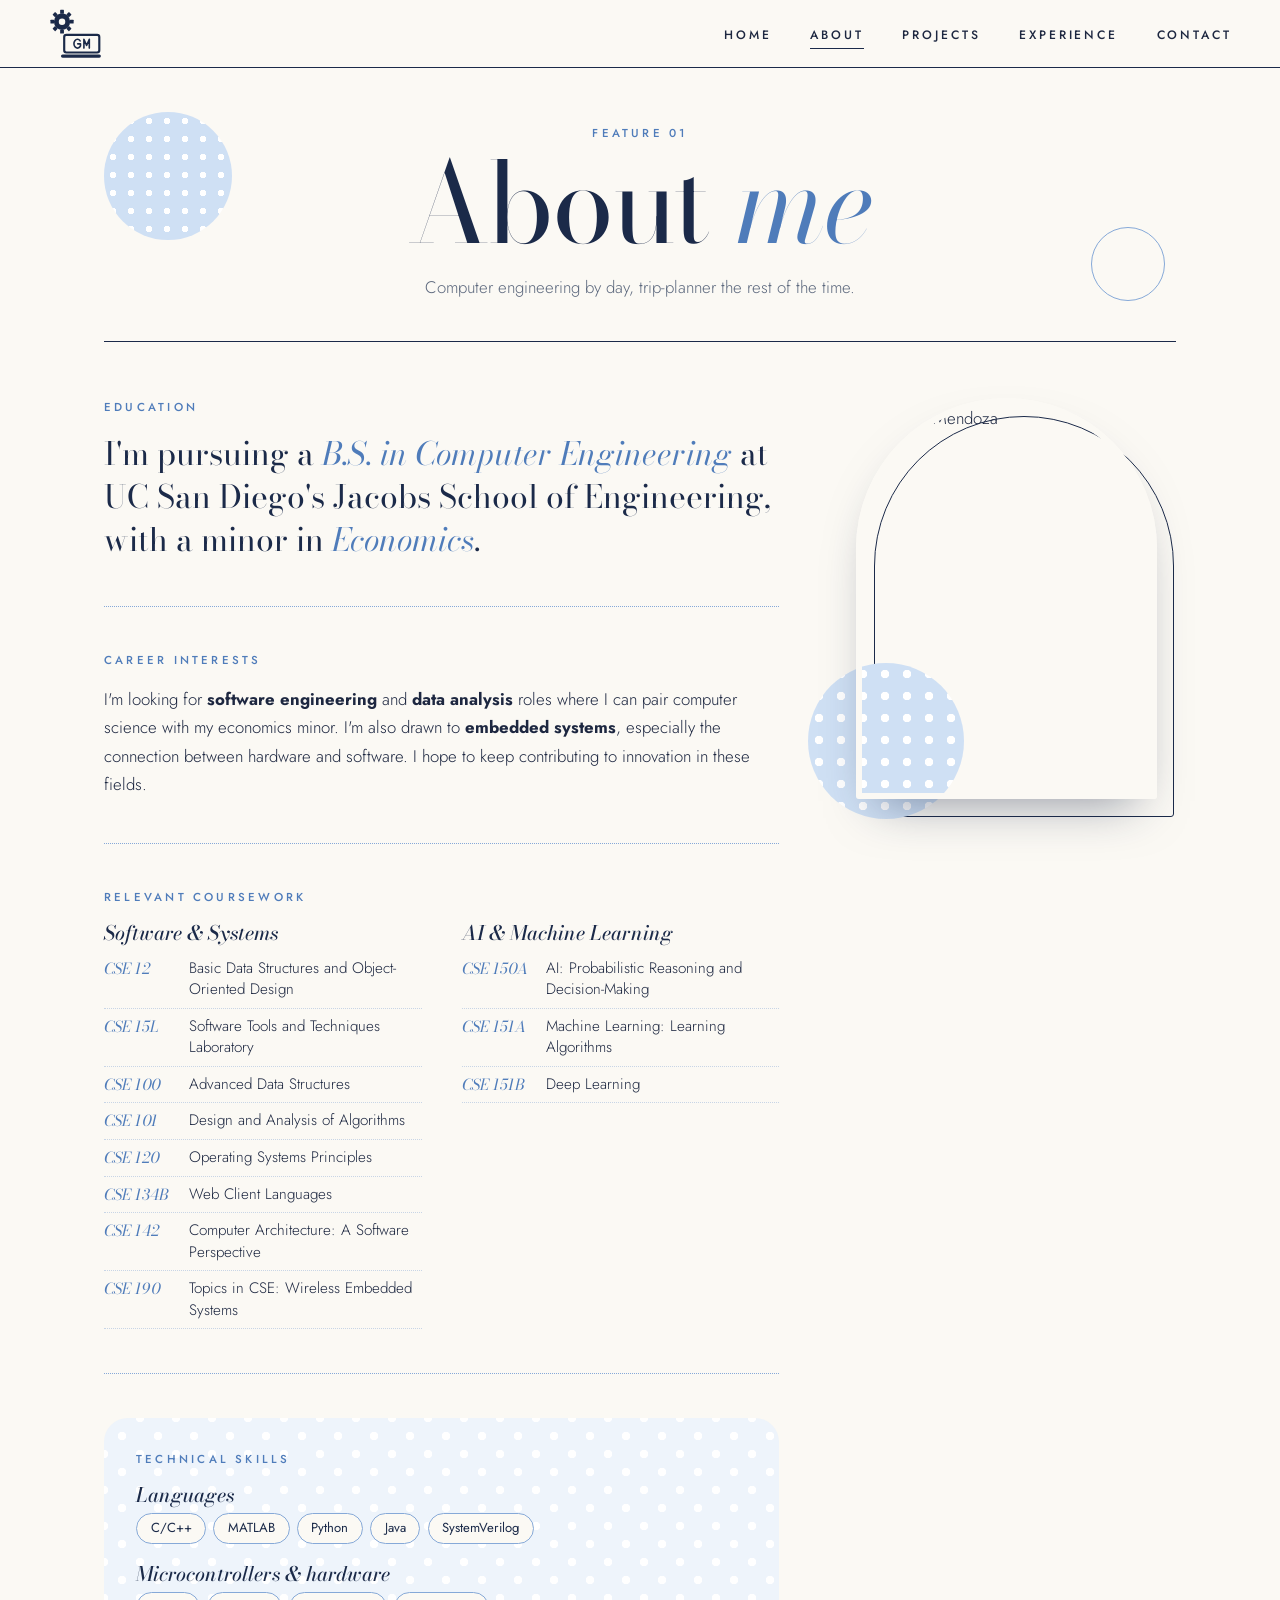
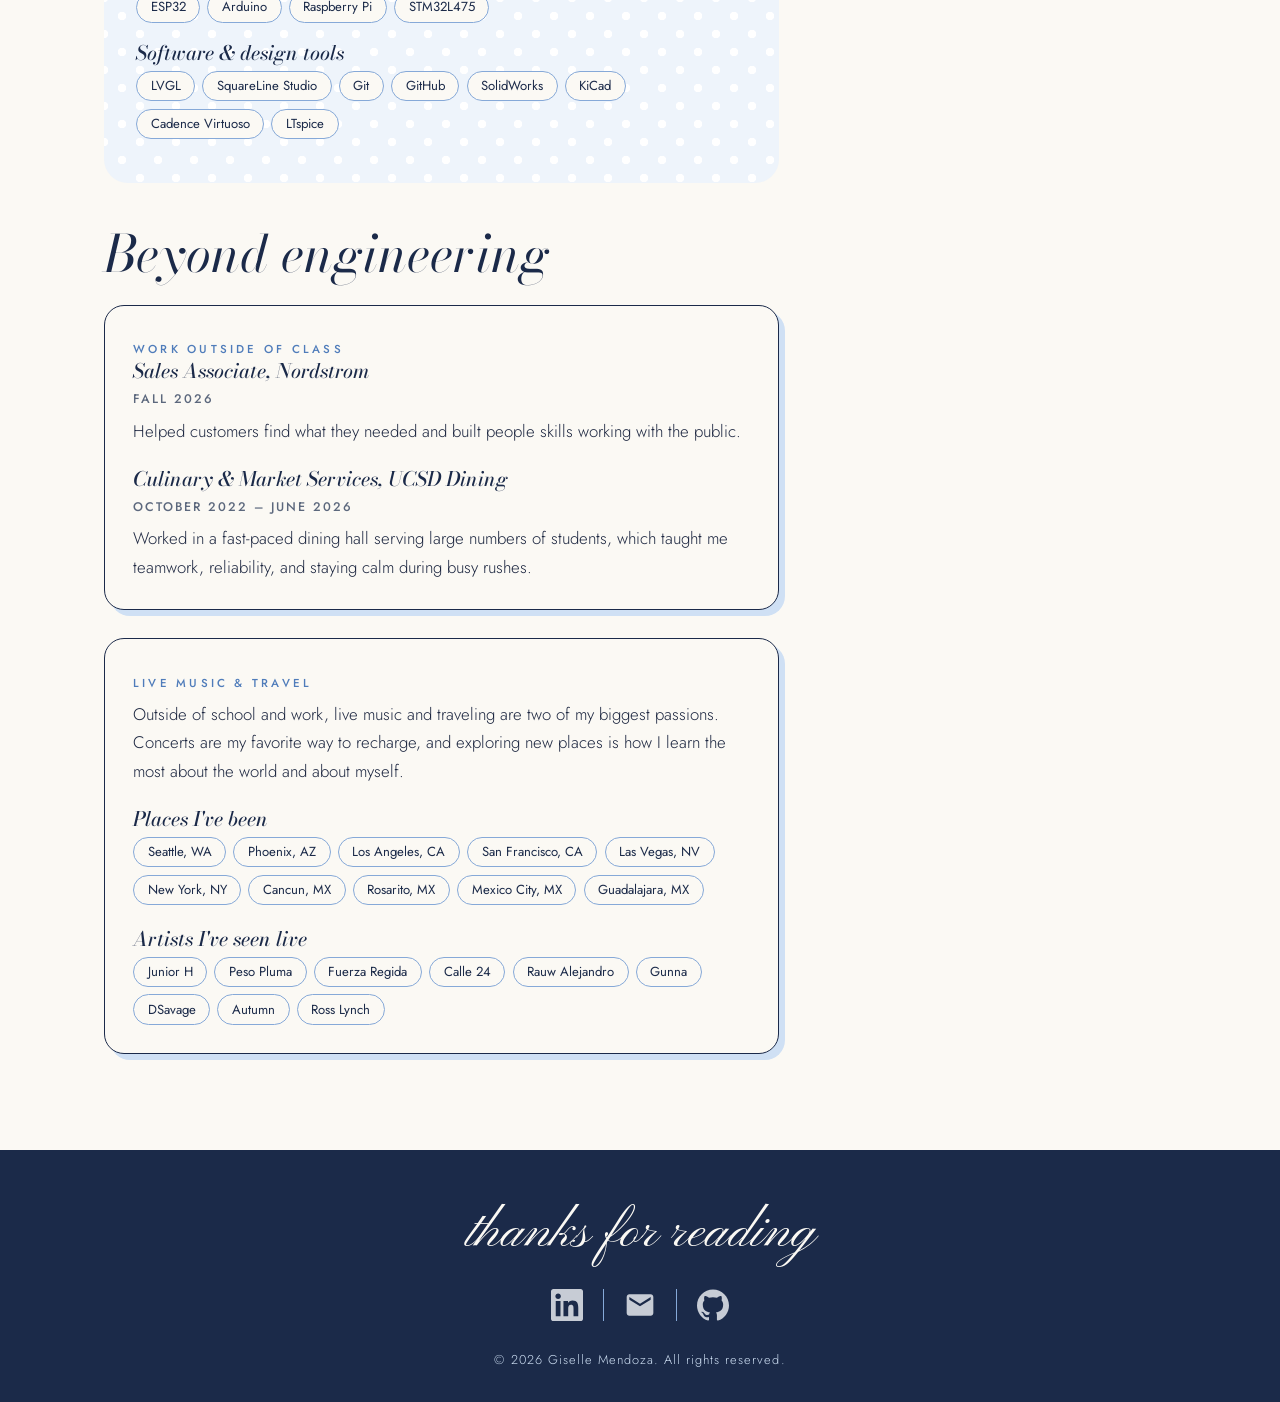
==== commit 099d9853: "newstyle" ====
--- a/about.html
+++ b/about.html
@@ -5,20 +5,25 @@
   <meta name="viewport" content="width=device-width, initial-scale=1">
   <meta name="description" content="About Giselle Mendoza: education, coursework, skills, career interests, and life outside engineering">
   <title>About | Giselle Mendoza</title>
+
   <link rel="preconnect" href="https://fonts.googleapis.com">
   <link rel="preconnect" href="https://fonts.gstatic.com" crossorigin>
-  <link href="https://fonts.googleapis.com/css2?family=Life+Savers:wght@400;700;800&family=Lora:wght@400;500&display=swap" rel="stylesheet">
-  <link rel="stylesheet" href="style.css">
+  <link href="https://fonts.googleapis.com/css2?family=Bodoni+Moda:ital,wght@0,400;0,500;0,600;1,400;1,500;1,600&family=Jost:wght@300;400;500&family=Pinyon+Script&display=swap" rel="stylesheet">
+
+  <link rel="stylesheet" href="newStyle.css">
+  <script>document.documentElement.classList.add("js");</script>
   <noscript>
     <style>
-      header nav { display: block !important; position: static !important; }
+      .masthead nav { display: block !important; position: static !important; }
       .menu-toggle { display: none !important; }
     </style>
   </noscript>
 </head>
 <body>
-  <header>
-    <img src="logo.svg" alt="GM logo" width="150" height="150">
+  <header class="masthead">
+    <a class="brand" href="index.html" aria-label="Giselle Mendoza, home">
+      <img src="logo-navy.svg" alt="gm logo" width="150" height="150">
+    </a>
     <button class="menu-toggle" aria-label="Open navigation menu" aria-expanded="false">☰</button>
     <nav>
       <ul>
@@ -31,135 +36,116 @@
     </nav>
   </header>
 
-  <main>
-    <section id="about" class="page-section">
-      <h1>About Me</h1>
+  <main class="page">
+    <div class="page-head">
+      <p class="eyebrow">Feature 01</p>
+      <h1>About <em>me</em></h1>
+      <p class="page-sub">Computer engineering by day, trip-planner the rest of the time.</p>
+    </div>
 
-      <div class="about-layout">
+    <div class="about-grid">
 
-        <!-- Left side: all the text -->
-        <div class="about-main">
+      <!-- Left: the article -->
+      <div class="about-main">
 
-          <section class="card">
-            <h2>Education</h2>
-            <p>
-              I'm pursuing a <strong>B.S. in Computer Engineering</strong> at
-              UC San Diego's Jacobs School of Engineering, with a minor in
-              <em>Economics</em>.
-            </p>
-          </section>
+        <section class="article-block reveal">
+          <p class="eyebrow">Education</p>
+          <p class="lead">
+            I'm pursuing a <em>B.S. in Computer Engineering</em> at UC San Diego's
+            Jacobs School of Engineering, with a minor in <em>Economics</em>.
+          </p>
+        </section>
 
-          <section class="card">
-            <h2>Relevant Coursework</h2>
+        <section class="article-block reveal">
+          <p class="eyebrow">Career interests</p>
+          <p>
+            I'm looking for <strong>software engineering</strong> and <strong>data analysis</strong>
+            roles where I can pair computer science with my economics minor. I'm also drawn to
+            <strong>embedded systems</strong>, especially the connection between hardware and 
+            software. I hope to keep contributing to innovation in these fields.
+          </p>
+        </section>
 
-            <div class="course-columns">
-              <div>
-                <h3>Software &amp; Systems</h3>
-                <ul>
-                  <li>CSE 12 — Basic Data Structures and Object-Oriented Design</li>
-                  <li>CSE 15L — Software Tools and Techniques Laboratory</li>
-                  <li>CSE 100 — Advanced Data Structures</li>
-                  <li>CSE 101 — Design and Analysis of Algorithms</li>
-                  <li>CSE 120 — Operating Systems Principles</li>
-                  <li>CSE 134B — Web Client Languages</li>
-                  <li>CSE 142 — Computer Architecture: A Software Perspective</li>
-                  <li>CSE 190 — Topics in CSE: Wireless Embedded Systems</li>
-                </ul>
-              </div>
+        <section class="article-block reveal">
+          <p class="eyebrow">Relevant coursework</p>
+          <div class="course-cols">
+            <div>
+              <h3>Software &amp; Systems</h3>
+              <ul class="course-list">
+                <li><span class="code">CSE 12</span><span>Basic Data Structures and Object-Oriented Design</span></li>
+                <li><span class="code">CSE 15L</span><span>Software Tools and Techniques Laboratory</span></li>
+                <li><span class="code">CSE 100</span><span>Advanced Data Structures</span></li>
+                <li><span class="code">CSE 101</span><span>Design and Analysis of Algorithms</span></li>
+                <li><span class="code">CSE 120</span><span>Operating Systems Principles</span></li>
+                <li><span class="code">CSE 134B</span><span>Web Client Languages</span></li>
+                <li><span class="code">CSE 142</span><span>Computer Architecture: A Software Perspective</span></li>
+                <li><span class="code">CSE 190</span><span>Topics in CSE: Wireless Embedded Systems</span></li>
+              </ul>
+            </div>
+            <div>
+              <h3>AI &amp; Machine Learning</h3>
+              <ul class="course-list">
+                <li><span class="code">CSE 150A</span><span>AI: Probabilistic Reasoning and Decision-Making</span></li>
+                <li><span class="code">CSE 151A</span><span>Machine Learning: Learning Algorithms</span></li>
+                <li><span class="code">CSE 151B</span><span>Deep Learning</span></li>
+              </ul>
+            </div>
+          </div>
+        </section>
 
-              <div>
-                <h3>AI &amp; Machine Learning</h3>
-                <ul>
-                  <li>CSE 150A — AI: Probabilistic Reasoning and Decision-Making</li>
-                  <li>CSE 151A — Machine Learning: Learning Algorithms</li>
-                  <li>CSE 151B — Deep Learning</li>
-                </ul>
-              </div>
-            </div>
-          </section>
+        <section class="article-block dots-card reveal">
+          <p class="eyebrow">Technical skills</p>
+          <h3>Languages</h3>
+          <ul class="chips"><li>C/C++</li><li>MATLAB</li><li>Python</li><li>Java</li><li>SystemVerilog</li></ul>
+          <h3>Microcontrollers &amp; hardware</h3>
+          <ul class="chips"><li>ESP32</li><li>Arduino</li><li>Raspberry Pi</li><li>STM32L475</li></ul>
+          <h3>Software &amp; design tools</h3>
+          <ul class="chips"><li>LVGL</li><li>SquareLine Studio</li><li>Git</li><li>GitHub</li><li>SolidWorks</li><li>KiCad</li><li>Cadence Virtuoso</li><li>LTspice</li></ul>
+        </section>
 
-          <section class="card">
-            <h2>Technical Skills</h2>
-            <p><strong>Languages:</strong> C/C++, MATLAB, Python, Java, SystemVerilog</p>
-            <p><strong>Microcontrollers &amp; Hardware:</strong> ESP32, Arduino, Raspberry Pi, STM32L475</p>
-            <p><strong>Software &amp; Design Tools:</strong> LVGL, SquareLine Studio, Git, GitHub, SolidWorks, KiCad, Cadence Virtuoso, LTspice</p>
-          </section>
+        <section class="beyond">
+          <h2 class="section-title reveal">Beyond engineering</h2>
+          <div class="beyond-grid">
 
-          <section class="card">
-            <h2>Career Interests</h2>
-            <p>
-              Through my coursework and projects, I've discovered that I'm most
-              interested in software and embedded systems. I hope to
-              pursue a career in software engineering or firmware engineering,
-              where I can keep contributing to innovation in these fields.
-            </p>
-          </section>
+            <article class="paper-card reveal">
+              <p class="eyebrow">Work outside of class</p>
+              <h3>Sales Associate, Nordstrom</h3>
+              <p class="dates">Fall 2026</p>
+              <p>Helped customers find what they needed and built people skills working with the public.</p>
+              <h3>Culinary &amp; Market Services, UCSD Dining</h3>
+              <p class="dates">October 2022 – June 2026</p>
+              <p>Worked in a fast-paced dining hall serving large numbers of students, which taught me teamwork, reliability, and staying calm during busy rushes.</p>
+            </article>
 
-          <h2 class="about-subheading">Beyond Engineering</h2>
+            <article class="paper-card reveal">
+              <p class="eyebrow">Live music &amp; travel</p>
+              <p>Outside of school and work, live music and traveling are two of my biggest passions. Concerts are my favorite way to recharge, and exploring new places is how I learn the most about the world and about myself.</p>
+              <h3>Places I've been</h3>
+              <ul class="chips"><li>Seattle, WA</li><li>Phoenix, AZ</li><li>Los Angeles, CA</li><li>San Francisco, CA</li><li>Las Vegas, NV</li><li>New York, NY</li><li>Cancun, MX</li><li>Rosarito, MX</li><li>Mexico City, MX</li><li>Guadalajara, MX</li></ul>
+              <h3>Artists I've seen live</h3>
+              <ul class="chips"><li>Junior H</li><li>Peso Pluma</li><li>Fuerza Regida</li><li>Calle 24</li><li>Rauw Alejandro</li><li>Gunna</li><li>DSavage</li><li>Autumn</li><li>Ross Lynch</li></ul>
+            </article>
 
-          <section class="card">
-            <h2>Work Outside of Class</h2>
+          </div>
+        </section>
+      </div>
 
-            <h4>Sales Associate, Nordstrom</h4>
-            <span>September 2026 – Present</span>
-            <p>Helping customers find what they need and building
-            the people skills that come from working with the public every day.</p>
+      <!-- Right: portrait -->
+      <aside class="about-aside">
+        <figure class="cover-photo">
+          <div class="arch">
+            <img src="g3.JPG" alt="Giselle Mendoza" width="400" height="600">
+          </div>
+        </figure>
+      </aside>
 
-            <h4>Culinary &amp; Market Services, UCSD Dining</h4>
-            <span>October 2022 – June 2026</span>
-            <p>Worked in a fast-paced dining hall serving large numbers of students,
-              which taught me teamwork, reliability, and staying calm during busy rushes.</p>
-          </section>
-
-          <section class="card">
-            <h2>Live Music &amp; Travel</h2>
-            <p>Outside of school and work, live music and traveling are two of my biggest 
-              passions. Concerts are my favorite way to recharge and exploring new places 
-              is how I learn the most about the world and about myself.</p>
-
-            <p><strong>Places I've been:</strong></p>
-            <ul class="tags">
-              <li>Seattle, WA</li>
-              <li>Phoenix, AZ</li>
-              <li>Los Angeles, CA</li>
-              <li>San Francisco, CA</li>
-              <li>Las Vegas, NV</li>
-              <li>New York, NY</li>
-              <li>Cancun, MX</li>
-              <li>Rosarito, MX</li>
-              <li>Mexico City, MX</li>
-              <li>Guadalajara, MX</li>
-            </ul>
-
-            <p><strong>Artists I've seen live:</strong></p>
-            <ul class="tags">
-              <li>Junior H</li>
-              <li>Peso Pluma</li>
-              <li>Fuerza Regida</li>
-              <li>Calle 24</li>
-              <li>Rauw Alejandro</li>
-              <li>Gunna</li>
-              <li>DSavage</li>
-              <li>Autum</li>
-              <li>Ross Lynch</li>
-            </ul>
-          </section>
-
-        </div>
-
-        <!-- Right side: your photo -->
-        <figure class="about-photo">
-          <img src="g1.JPG" alt="Giselle Mendoza" width="400" height="600">
-        </figure>
-
-      </div>
-    </section>
+    </div>
   </main>
 
- <footer>
-    <hr>
+  <footer class="site-footer">
+    <p class="script">thanks for reading</p>
     <address class="social-icons">
-      <a href="https://www.linkedin.com/in/giselle-mendoza" target="_blank" rel="noopener noreferrer">
+      <a href="https://linkedin.com/in/giselle-mendoza" target="_blank" rel="noopener noreferrer">
         <img src="linkedin-light.svg" alt="LinkedIn" width="32" height="32">
       </a>
       <a href="mailto:g1mendoza@ucsd.edu">
@@ -169,7 +155,7 @@
         <img src="github-light.svg" alt="GitHub" width="32" height="32">
       </a>
     </address>
-    <p>&copy; 2026 Giselle Mendoza. All rights reserved.</p>
+    <p class="fine">&copy; 2026 Giselle Mendoza. All rights reserved.</p>
   </footer>
 
   <script src="jas.js"></script>
--- a/newStyle.css
+++ b/newStyle.css
@@ -0,0 +1,1084 @@
+/* ==========================================================================
+   Giselle Mendoza: new design
+   Clean, editorial, blue and white, with polka dots.
+   Used by index.html first; the other pages will move over to it next.
+========================================================================== */
+
+:root {
+  --paper: #fbf9f4;
+  --powder: #eef4fb;
+  --sky: #cfe0f4;
+  --blue: #86a9d8;
+  --cornflower: #4f7cba;
+  --navy: #1b2a49;
+  --ink: #1d2740;
+  --muted: #5c687d;
+  --rule: #c8d5e6;
+
+  --font-display: "Bodoni Moda", "Playfair Display", Georgia, serif;
+  --font-body: "Jost", "Helvetica Neue", Arial, sans-serif;
+  --font-script: "Pinyon Script", "Snell Roundhand", cursive;
+}
+
+/* ---------- Base ---------- */
+* { box-sizing: border-box; margin: 0; padding: 0; }
+html { scroll-behavior: smooth; }
+
+body {
+  background: var(--paper);
+  color: var(--ink);
+  font-family: var(--font-body);
+  font-weight: 300;
+  font-size: 1.05rem;
+  line-height: 1.7;
+}
+
+img { max-width: 100%; display: block; }
+a { color: inherit; }
+a:focus-visible, button:focus-visible { outline: 2px solid var(--cornflower); outline-offset: 4px; }
+
+h1, h2, h3 {
+  font-family: var(--font-display);
+  font-weight: 500;
+  line-height: 1.05;
+  color: var(--navy);
+}
+
+.eyebrow {
+  font-size: 0.72rem;
+  font-weight: 500;
+  letter-spacing: 0.28em;
+  text-transform: uppercase;
+  color: var(--cornflower);
+}
+.script { font-family: var(--font-script); font-weight: 400; }
+
+.sr-only {
+  position: absolute; width: 1px; height: 1px; margin: -1px; padding: 0;
+  overflow: hidden; clip: rect(0, 0, 0, 0); white-space: nowrap; border: 0;
+}
+
+/* ---------- Top line + masthead (header) ---------- */
+.topline {
+  display: flex;
+  flex-wrap: wrap;
+  justify-content: center;
+  gap: 0.25rem 1.5rem;
+  padding: 0.6rem 1rem;
+  font-size: 0.68rem;
+  font-weight: 500;
+  letter-spacing: 0.3em;
+  text-transform: uppercase;
+  color: var(--muted);
+  border-bottom: 1px solid var(--rule);
+}
+.topline span + span::before { content: "•"; margin-right: 1.5rem; color: var(--blue); }
+
+.masthead {
+  position: sticky;
+  top: 0;
+  z-index: 100;
+  display: flex;
+  align-items: center;
+  justify-content: space-between;
+  padding: 0.4rem clamp(1rem, 4vw, 3rem);
+  background: var(--paper);
+  border-bottom: 1px solid var(--navy);
+  transition: background-color 0.3s ease;
+}
+.masthead.scrolled {
+  background: rgba(251, 249, 244, 0.85);
+  backdrop-filter: blur(8px);
+  -webkit-backdrop-filter: blur(8px);
+}
+.brand img { width: 3.4rem; height: 3.4rem; }
+
+.masthead nav ul {
+  display: flex;
+  gap: clamp(1rem, 3vw, 2.6rem);
+  list-style: none;
+}
+.masthead nav a {
+  padding-bottom: 0.25rem;
+  font-size: 0.76rem;
+  font-weight: 500;
+  letter-spacing: 0.24em;
+  text-transform: uppercase;
+  text-decoration: none;
+  border-bottom: 1px solid transparent;
+  transition: border-color 0.25s ease, color 0.25s ease;
+}
+.masthead nav a:hover { color: var(--cornflower); border-color: var(--cornflower); }
+.masthead nav a[aria-current="page"] { border-color: var(--navy); }
+
+.menu-toggle {
+  display: none;
+  background: none;
+  border: 1px solid var(--navy);
+  color: var(--navy);
+  font-size: 1.4rem;
+  line-height: 1;
+  padding: 0.3rem 0.7rem;
+  cursor: pointer;
+}
+
+@media (max-width: 800px) {
+  .topline { gap: 0.25rem 0.9rem; font-size: 0.58rem; letter-spacing: 0.18em; flex-wrap: nowrap; }
+  .topline span + span::before { margin-right: 0.9rem; }
+  .menu-toggle { display: block; }
+  .masthead nav {
+    display: none;
+    position: absolute;
+    top: 100%;
+    right: 0;
+    left: 0;
+    padding: 1rem 1.5rem 1.5rem;
+    background: var(--paper);
+    border-bottom: 1px solid var(--navy);
+  }
+  .masthead nav.open { display: block; }
+  .masthead nav ul { flex-direction: column; gap: 1rem; }
+}
+
+/* ---------- Cover ---------- */
+.cover {
+  position: relative;
+  max-width: 76rem;
+  margin: 0 auto;
+  padding: clamp(1.5rem, 4vw, 3rem) 1.5rem 4rem;
+  text-align: center;
+  overflow-x: clip;
+}
+
+.cover-title {
+  position: relative;
+  z-index: 1;
+  font-size: clamp(3.4rem, 11.5vw, 9.5rem);
+  font-weight: 500;
+  letter-spacing: -0.02em;
+  line-height: 0.95;
+  animation: rise 0.9s ease both;
+}
+.cover-title em { font-weight: 400; color: var(--cornflower); }
+
+.cover-stage {
+  display: grid;
+  grid-template-columns: 1fr minmax(15rem, 22rem) 1fr;
+  gap: clamp(1.5rem, 4vw, 3.5rem);
+  align-items: center;
+  margin-top: 1rem;
+}
+
+.cover-lines {
+  display: grid;
+  gap: 2.25rem;
+  list-style: none;
+  text-align: left;
+  animation: rise 0.9s 0.3s ease both;
+}
+.cover-lines--right { text-align: right; }
+.cover-lines small {
+  display: block;
+  font-size: 0.68rem;
+  font-weight: 500;
+  letter-spacing: 0.28em;
+  text-transform: uppercase;
+  color: var(--cornflower);
+}
+.cover-lines strong {
+  display: block;
+  margin: 0.35rem 0;
+  font-family: var(--font-display);
+  font-size: clamp(1.3rem, 2.3vw, 1.9rem);
+  font-style: italic;
+  font-weight: 500;
+  line-height: 1.12;
+  color: var(--navy);
+}
+.cover-lines span { font-size: 0.92rem; color: var(--muted); }
+
+/* Arched photo with polka-dot circle and offset outline */
+.cover-photo {
+  position: relative;
+  isolation: isolate;
+  z-index: 2;
+  animation: rise 1s 0.15s ease both;
+}
+.arch {
+  position: relative;
+  z-index: 2;
+  aspect-ratio: 3 / 4;
+  overflow: hidden;
+  border: 6px solid var(--paper);
+  border-radius: 999px 999px 1.25rem 1.25rem;
+  box-shadow: 0 24px 50px -22px rgba(27, 42, 73, 0.5);
+}
+.arch img { width: 100%; height: 100%; object-fit: cover; transition: transform 0.8s ease; }
+.cover-photo:hover .arch img { transform: scale(1.04); }
+
+.cover-photo::before {   /* thin offset outline */
+  content: "";
+  position: absolute;
+  z-index: 0;
+  inset: 1.1rem -1.1rem -1.1rem 1.1rem;
+  border: 1.5px solid var(--navy);
+  border-radius: 999px 999px 1.25rem 1.25rem;
+}
+.cover-photo::after {    /* polka-dot circle */
+  content: "";
+  position: absolute;
+  z-index: 1;
+  left: -16%;
+  bottom: -5%;
+  width: 52%;
+  aspect-ratio: 1;
+  border-radius: 50%;
+  background-color: var(--sky);
+  background-image: radial-gradient(circle, #fff 0 4px, transparent 4.5px);
+  background-size: 22px 22px;
+}
+
+/* Spinning "open to work" sticker */
+.badge {
+  position: absolute;
+  z-index: 3;
+  top: -1rem;
+  right: -3.25rem;
+  display: grid;
+  place-items: center;
+  width: 8.5rem;
+  height: 8.5rem;
+  border-radius: 50%;
+  background: var(--navy);
+  box-shadow: 0 10px 24px -12px rgba(27, 42, 73, 0.6);
+}
+.badge svg {
+  position: absolute;
+  inset: 0;
+  width: 100%;
+  height: 100%;
+  animation: spin 24s linear infinite;
+}
+.badge text {
+  fill: var(--paper);
+  font-family: var(--font-body);
+  font-size: 15px;
+  font-weight: 500;
+  letter-spacing: 1px;
+}
+.badge-center {
+  position: relative;
+  font-family: var(--font-display);
+  font-size: 1.7rem;
+  font-style: italic;
+  color: var(--sky);
+}
+
+@keyframes rise { from { opacity: 0; transform: translateY(18px); } to { opacity: 1; transform: none; } }
+@keyframes spin { to { transform: rotate(360deg); } }
+
+@media (max-width: 820px) {
+  .cover-stage { grid-template-columns: 1fr; margin-top: 1.5rem; }
+  .cover-photo { width: min(78%, 22rem); margin: 0 auto 1rem; order: -1; }
+  .cover-lines, .cover-lines--right { text-align: center; }
+  .badge { right: -1.5rem; width: 7rem; height: 7rem; }
+}
+
+/* ---------- Ticker ---------- */
+.ticker {
+  overflow: hidden;
+  padding: 0.85rem 0;
+  background: var(--navy);
+  color: var(--paper);
+  white-space: nowrap;
+}
+.ticker-track { display: inline-flex; animation: ticker 32s linear infinite; }
+.ticker:hover .ticker-track { animation-play-state: paused; }
+.ticker ul { display: flex; flex-shrink: 0; list-style: none; }
+.ticker li {
+  display: flex;
+  align-items: center;
+  gap: 2.5rem;
+  padding-left: 2.5rem;
+  font-family: var(--font-display);
+  font-size: 1.4rem;
+  font-style: italic;
+}
+.ticker li::after {
+  content: "";
+  width: 0.55rem;
+  height: 0.55rem;
+  border-radius: 50%;
+  background: var(--sky);
+}
+@keyframes ticker { to { transform: translateX(-50%); } }
+
+/* ---------- Letter from the editor ---------- */
+.letter {
+  display: grid;
+  grid-template-columns: minmax(14rem, 22rem) 1fr;
+  gap: clamp(2rem, 7vw, 6rem);
+  align-items: center;
+  max-width: 70rem;
+  margin: 0 auto;
+  padding: 6rem 1.5rem 4rem;
+}
+
+.polaroid {
+  position: relative;
+  padding: 0.9rem 0.9rem 3.4rem;
+  background: #fff;
+  box-shadow: 0 20px 40px -20px rgba(27, 42, 73, 0.55);
+  transform: rotate(-3deg);
+  transition: transform 0.4s ease;
+}
+.polaroid:hover { transform: rotate(0) scale(1.02); }
+.polaroid img { width: 100%; aspect-ratio: 4 / 5; object-fit: cover; }
+.polaroid figcaption {
+  position: absolute;
+  right: 0;
+  bottom: 0.7rem;
+  left: 0;
+  text-align: center;
+  font-family: var(--font-script);
+  font-size: 1.6rem;
+  color: var(--navy);
+}
+.polaroid::before {   /* polka-dot tape */
+  content: "";
+  position: absolute;
+  top: -1rem;
+  left: 50%;
+  width: 6.5rem;
+  height: 1.9rem;
+  transform: translateX(-50%) rotate(2deg);
+  background-color: rgba(134, 169, 216, 0.85);
+  background-image: radial-gradient(circle, #fff 0 2px, transparent 2.5px);
+  background-size: 10px 10px;
+}
+
+.letter-text .script {
+  margin: 0.1rem 0 0.75rem;
+  font-size: clamp(3.2rem, 8vw, 5.5rem);
+  line-height: 1;
+  color: var(--cornflower);
+}
+.typewriter {
+  min-height: 1.5em;
+  font-family: var(--font-display);
+  font-size: clamp(1.25rem, 2.3vw, 1.7rem);
+  line-height: 1.55;
+  color: var(--ink);
+}
+.cursor {
+  display: inline-block;
+  width: 2px;
+  height: 1.1em;
+  margin-left: 2px;
+  vertical-align: text-bottom;
+  background: var(--cornflower);
+  animation: blink 1s steps(1) infinite;
+}
+@keyframes blink { 50% { opacity: 0; } }
+.signature {
+  margin-top: 1rem;
+  font-family: var(--font-script);
+  font-size: 2.4rem;
+  line-height: 1;
+  color: var(--navy);
+}
+
+@media (max-width: 760px) {
+  .letter { grid-template-columns: 1fr; padding-top: 4rem; }
+  .polaroid { width: min(70%, 18rem); margin: 0 auto; }
+}
+
+/* ---------- Section headings ---------- */
+.section-head {
+  display: flex;
+  flex-wrap: wrap;
+  align-items: baseline;
+  justify-content: space-between;
+  gap: 0.5rem 1rem;
+  padding-bottom: 0.9rem;
+  border-bottom: 1px solid var(--navy);
+}
+.section-head h2 { font-size: clamp(2.2rem, 5.5vw, 3.8rem); font-style: italic; font-weight: 400; }
+
+/* ---------- Contents ---------- */
+.contents { max-width: 70rem; margin: 0 auto; padding: 3rem 1.5rem 6rem; }
+.toc { list-style: none; }
+.toc a {
+  display: grid;
+  grid-template-columns: 4.5rem auto 1fr;
+  align-items: baseline;
+  gap: 1rem;
+  padding: 1.4rem 0.5rem;
+  border-bottom: 1px dotted var(--blue);
+  text-decoration: none;
+  transition: padding 0.3s ease, background 0.3s ease;
+}
+.toc .num { font-family: var(--font-display); font-size: 2rem; font-style: italic; color: var(--cornflower); }
+.toc .name { font-family: var(--font-display); font-size: clamp(1.8rem, 4vw, 2.8rem); color: var(--navy); line-height: 1.1; }
+.toc .blurb { font-size: 0.95rem; text-align: right; color: var(--muted); }
+.toc a:hover { padding-left: 1.5rem; background: linear-gradient(90deg, var(--powder), transparent); }
+.toc a:hover .name { font-style: italic; }
+
+@media (max-width: 700px) {
+  .toc a { grid-template-columns: 3rem 1fr; }
+  .toc .blurb { grid-column: 2; text-align: left; }
+}
+
+/* ---------- Featured stories (polka-dot background) ---------- */
+.featured {
+  padding: 5rem 1.5rem 6rem;
+  background-color: var(--powder);
+  background-image:
+    radial-gradient(circle, #fff 0 5px, transparent 5.5px),
+    radial-gradient(circle, #fff 0 5px, transparent 5.5px);
+  background-size: 44px 44px;
+  background-position: 0 0, 22px 22px;
+}
+.featured-inner { max-width: 70rem; margin: 0 auto; }
+
+.stories {
+  display: grid;
+  grid-template-columns: repeat(3, 1fr);
+  gap: 1.5rem;
+  margin-top: 2.5rem;
+}
+.story {
+  position: relative;
+  display: flex;
+  flex-direction: column;
+  gap: 0.6rem;
+  padding: 1.75rem;
+  background: var(--paper);
+  border: 1px solid var(--navy);
+  border-radius: 1.25rem;
+  text-decoration: none;
+  box-shadow: 6px 6px 0 var(--sky);
+  transition: transform 0.3s ease, box-shadow 0.3s ease;
+}
+.story:nth-child(2) { margin-top: 2.5rem; }
+.story:hover { transform: translate(-3px, -5px); box-shadow: 10px 12px 0 var(--blue); }
+.story-num {
+  font-family: var(--font-display);
+  font-size: 4.2rem;
+  font-style: italic;
+  line-height: 0.9;
+  color: var(--sky);
+}
+.story h3 { font-size: 1.5rem; }
+.story p:not(.eyebrow) { font-size: 0.95rem; color: var(--muted); }
+.story .more {
+  margin-top: auto;
+  padding-top: 0.5rem;
+  font-size: 0.72rem;
+  font-weight: 500;
+  letter-spacing: 0.22em;
+  text-transform: uppercase;
+  color: var(--navy);
+}
+
+@media (max-width: 860px) {
+  .stories { grid-template-columns: 1fr; }
+  .story:nth-child(2) { margin-top: 0; }
+}
+
+/* ---------- Classifieds ---------- */
+.seeking { max-width: 60rem; margin: 0 auto; padding: 6rem 1.5rem; }
+.seeking-card {
+  padding: clamp(2rem, 5vw, 4rem);
+  text-align: center;
+  background: var(--paper);
+  border: 1.5px solid var(--navy);
+  border-radius: 2rem;
+  box-shadow: 12px 12px 0 var(--sky);
+}
+.seeking-card h2 { margin: 0.75rem 0 1.25rem; font-size: clamp(2rem, 5vw, 3.3rem); font-weight: 400; }
+.seeking-card h2 em { color: var(--cornflower); }
+.seeking-card p:not(.eyebrow) { max-width: 40rem; margin: 0 auto; color: var(--muted); }
+.btn {
+  display: inline-block;
+  margin-top: 1.75rem;
+  padding: 0.9rem 2.2rem;
+  border-radius: 999px;
+  background: var(--navy);
+  color: #fff;
+  font-size: 0.74rem;
+  font-weight: 500;
+  letter-spacing: 0.24em;
+  text-transform: uppercase;
+  text-decoration: none;
+  transition: background 0.25s ease, transform 0.25s ease;
+}
+.btn:hover { background: var(--cornflower); transform: translateY(-3px); }
+
+/* ---------- Footer ---------- */
+.site-footer {
+  padding: 3.5rem 1.5rem 2rem;
+  background: var(--navy);
+  color: var(--sky);
+  text-align: center;
+}
+.site-footer .script { font-size: clamp(2.4rem, 6vw, 3.4rem); line-height: 1; color: var(--paper); }
+.social-icons {
+  display: flex;
+  justify-content: center;
+  align-items: center;
+  margin: 1.75rem 0;
+  font-style: normal;
+}
+.social-icons a { display: flex; padding: 0 1.25rem; }
+.social-icons a + a { border-left: 1px solid var(--blue); }
+.social-icons img { width: 2rem; height: 2rem; opacity: 0.85; transition: opacity 0.2s ease, transform 0.2s ease; }
+.social-icons a:hover img, .social-icons a:focus-visible img { opacity: 1; transform: translateY(-3px); }
+.site-footer .fine { font-size: 0.8rem; letter-spacing: 0.08em; }
+
+/* ---------- Scroll fade-in ---------- */
+.js .reveal { opacity: 0; transform: translateY(22px); transition: opacity 0.7s ease, transform 0.7s ease; }
+.js .reveal.in { opacity: 1; transform: none; }
+.js .polaroid.reveal.in { transform: rotate(-3deg); }
+.js .polaroid.reveal.in:hover { transform: rotate(0) scale(1.02); }
+
+/* ---------- Reduced motion ---------- */
+@media (prefers-reduced-motion: reduce) {
+  *, *::before, *::after { animation: none !important; transition: none !important; }
+  .js .reveal { opacity: 1; transform: none; }
+  .js .polaroid.reveal { transform: rotate(-3deg); }
+}
+
+
+/* ==========================================================================
+   INNER PAGES (About, Projects, Experience, Contact)
+========================================================================== */
+
+.page { max-width: 70rem; margin: 0 auto; padding: 3.5rem 1.5rem 6rem; }
+
+.page-head {
+  position: relative;
+  isolation: isolate;
+  margin-bottom: 3.5rem;
+  padding-bottom: 2.5rem;
+  text-align: center;
+  border-bottom: 1px solid var(--navy);
+}
+.page-head::before {   /* polka-dot circle */
+  content: "";
+  position: absolute;
+  z-index: -1;
+  top: -0.75rem;
+  left: 0;
+  width: clamp(4rem, 12vw, 8rem);
+  aspect-ratio: 1;
+  border-radius: 50%;
+  background-color: var(--sky);
+  background-image: radial-gradient(circle, #fff 0 3px, transparent 3.5px);
+  background-size: 18px 18px;
+}
+.page-head::after {    /* thin ring */
+  content: "";
+  position: absolute;
+  z-index: -1;
+  right: 1%;
+  bottom: 2.5rem;
+  width: clamp(2.5rem, 7vw, 4.5rem);
+  aspect-ratio: 1;
+  border: 1.5px solid var(--blue);
+  border-radius: 50%;
+}
+.page-head h1 {
+  margin: 0.4rem 0 0;
+  font-size: clamp(3.2rem, 10vw, 7rem);
+  font-weight: 400;
+  line-height: 0.95;
+  letter-spacing: -0.02em;
+}
+.page-head h1 em { color: var(--cornflower); }
+.page-sub { max-width: 36rem; margin: 1rem auto 0; color: var(--muted); }
+
+/* Shared bits */
+.chips { display: flex; flex-wrap: wrap; gap: 0.45rem; margin: 0; padding: 0; list-style: none; }
+.chips li {
+  padding: 0.2rem 0.85rem;
+  font-size: 0.82rem;
+  font-weight: 400;
+  color: var(--navy);
+  background: var(--paper);
+  border: 1px solid var(--blue);
+  border-radius: 999px;
+  transition: background 0.2s ease;
+}
+.chips li:hover { background: var(--sky); }
+.chips li.more { color: var(--muted); border-style: dashed; }
+
+.paper-card {
+  padding: 1.75rem;
+  background: var(--paper);
+  border: 1px solid var(--navy);
+  border-radius: 1.25rem;
+  box-shadow: 6px 6px 0 var(--sky);
+}
+.dots-card {
+  padding: 2rem;
+  background-color: var(--powder);
+  background-image:
+    radial-gradient(circle, #fff 0 4px, transparent 4.5px),
+    radial-gradient(circle, #fff 0 4px, transparent 4.5px);
+  background-size: 36px 36px;
+  background-position: 0 0, 18px 18px;
+  border-radius: 1.5rem;
+}
+.dates { font-size: 0.78rem; font-weight: 500; letter-spacing: 0.16em; text-transform: uppercase; color: var(--muted); }
+.text-link {
+  font-size: 0.74rem;
+  font-weight: 500;
+  letter-spacing: 0.2em;
+  text-transform: uppercase;
+  text-decoration: none;
+  color: var(--navy);
+  border-bottom: 1px solid var(--blue);
+  padding-bottom: 0.15rem;
+}
+.text-link:hover { color: var(--cornflower); }
+
+/* ---------- About ---------- */
+.about-grid {
+  display: grid;
+  grid-template-columns: minmax(0, 1fr) 20rem;
+  gap: clamp(2rem, 6vw, 5rem);
+  align-items: start;
+}
+.about-aside { position: sticky; top: 7rem; padding: 0 1.2rem 1.5rem 0; }
+.about-aside .cover-photo { animation: none; }
+
+.article-block { margin-bottom: 2.75rem; padding-bottom: 2.75rem; border-bottom: 1px dotted var(--blue); }
+.article-block:last-of-type { border-bottom: 0; }
+.article-block.dots-card { border-bottom: 0; }
+.article-block .eyebrow { margin-bottom: 0.9rem; }
+.article-block h3, .paper-card h3 {
+  margin: 1.4rem 0 0.5rem;
+  font-family: var(--font-display);
+  font-size: 1.25rem;
+  font-style: italic;
+  font-weight: 500;
+}
+.article-block .eyebrow + h3, .paper-card .eyebrow + h3 { margin-top: 0; }
+.lead {
+  font-family: var(--font-display);
+  font-size: clamp(1.4rem, 3vw, 2rem);
+  line-height: 1.35;
+  color: var(--navy);
+}
+.lead em { color: var(--cornflower); }
+
+.course-cols { display: grid; grid-template-columns: repeat(2, minmax(0, 1fr)); gap: 0 2.5rem; }
+.course-cols h3 { margin-top: 0; }
+.course-cols div > ul + h3 { margin-top: 2rem; }
+.course-list { list-style: none; }
+.course-list li {
+  display: flex;
+  gap: 0.9rem;
+  padding: 0.45rem 0;
+  font-size: 0.95rem;
+  line-height: 1.4;
+  border-bottom: 1px dotted var(--rule);
+}
+.course-list .code {
+  flex: none;
+  min-width: 4.4rem;
+  font-family: var(--font-display);
+  font-style: italic;
+  color: var(--cornflower);
+}
+
+.dots-card h3 { margin-top: 1.2rem; }
+.dots-card .eyebrow + h3 { margin-top: 0; }
+.dots-card .chips li { background: var(--paper); }
+
+.section-title { margin: 1rem 0 1.5rem; font-size: clamp(2rem, 5vw, 3.2rem); font-style: italic; font-weight: 400; }
+.beyond-grid { display: grid; gap: 1.75rem; }
+.paper-card p { margin-top: 0.4rem; }
+.paper-card .dates { margin-top: 0; }
+
+@media (max-width: 860px) {
+  .about-grid { grid-template-columns: 1fr; }
+  .about-aside { position: static; order: -1; width: min(70%, 18rem); margin: 0 auto 1rem; }
+  .course-cols { grid-template-columns: 1fr; }
+}
+
+/* ---------- Projects ---------- */
+.projects-filter { display: flex; flex-wrap: wrap; justify-content: center; gap: 0.5rem; margin: 0 auto 3rem; }
+.filter-button {
+  padding: 0.7rem 1.5rem;
+  font-family: var(--font-body);
+  font-size: 0.74rem;
+  font-weight: 500;
+  letter-spacing: 0.22em;
+  text-transform: uppercase;
+  color: var(--navy);
+  background: transparent;
+  border: 1px solid var(--navy);
+  border-radius: 999px;
+  cursor: pointer;
+  transition: background 0.25s ease, color 0.25s ease, transform 0.25s ease;
+}
+.filter-button:hover:not(.active) { background: var(--sky); transform: translateY(-2px); }
+.filter-button.active { color: #fff; background: var(--navy); }
+
+.project-grid {
+  display: flex;
+  flex-wrap: wrap;
+  justify-content: center;
+  gap: 1.75rem;
+  list-style: none;
+}
+.project-item { display: grid; flex: 0 1 21rem; }
+.project-item[hidden] { display: none; }
+.project-item.pop { animation: pop-in 0.35s ease both; }
+@keyframes pop-in { from { opacity: 0; transform: scale(0.95); } to { opacity: 1; transform: none; } }
+
+.project-card {
+  display: flex;
+  flex-direction: column;
+  gap: 0.6rem;
+  height: 100%;
+  padding: 1.75rem;
+  background: var(--paper);
+  border: 1px solid var(--navy);
+  border-radius: 1.25rem;
+  box-shadow: 6px 6px 0 var(--sky);
+  cursor: pointer;
+  transition: transform 0.3s ease, box-shadow 0.3s ease;
+}
+.project-card:hover { transform: translate(-3px, -5px); box-shadow: 10px 12px 0 var(--blue); }
+.project-card .story-num { font-family: var(--font-display); font-size: 4rem; font-style: italic; line-height: 0.9; color: var(--sky); }
+.project-card h3 { font-size: 1.5rem; }
+.project-summary {
+  font-size: 0.95rem;
+  color: var(--muted);
+  display: -webkit-box;
+  -webkit-line-clamp: 3;
+  -webkit-box-orient: vertical;
+  overflow: hidden;
+}
+.project-foot {
+  display: flex;
+  align-items: center;
+  justify-content: space-between;
+  gap: 0.5rem;
+  margin-top: auto;
+  padding-top: 0.85rem;
+  border-top: 1px dotted var(--blue);
+}
+.learn-more {
+  display: inline-flex;
+  align-items: center;
+  gap: 0.4rem;
+  padding: 0;
+  font-family: var(--font-body);
+  font-size: 0.72rem;
+  font-weight: 500;
+  letter-spacing: 0.2em;
+  text-transform: uppercase;
+  color: var(--navy);
+  background: none;
+  border: 0;
+  cursor: pointer;
+}
+.learn-more span { transition: transform 0.2s ease; }
+.project-card:hover .learn-more span, .learn-more:focus-visible span { transform: translateX(6px); }
+.project-team { font-size: 0.82rem; color: var(--muted); }
+
+/* Project pop-up */
+.project-modal {
+  margin: auto;
+  width: min(44rem, 92vw);
+  max-height: min(86vh, 52rem);
+  padding: 0;
+  color: var(--ink);
+  background: var(--paper);
+  border: 1.5px solid var(--navy);
+  border-radius: 1.5rem;
+  box-shadow: 12px 12px 0 var(--sky);
+  overflow: hidden;
+}
+.project-modal[open] { display: flex; flex-direction: column; animation: modal-in 0.3s ease; }
+.project-modal::backdrop { background: rgba(27, 42, 73, 0.55); backdrop-filter: blur(4px); }
+@keyframes modal-in { from { opacity: 0; transform: translateY(24px) scale(0.97); } to { opacity: 1; transform: none; } }
+
+.modal-header {
+  flex: none;
+  display: flex;
+  align-items: flex-start;
+  justify-content: space-between;
+  gap: 1rem;
+  padding: 1.5rem 1.75rem 1.25rem;
+  border-bottom: 1px solid var(--navy);
+}
+.modal-header h2 { margin-top: 0.4rem; font-size: clamp(1.6rem, 3.5vw, 2.3rem); font-style: italic; font-weight: 400; }
+.modal-sub { font-size: 0.7rem; font-weight: 500; letter-spacing: 0.2em; text-transform: uppercase; color: var(--cornflower); }
+.modal-close {
+  flex: none;
+  width: 2.4rem;
+  height: 2.4rem;
+  font-size: 1.5rem;
+  line-height: 1;
+  color: var(--navy);
+  background: transparent;
+  border: 1px solid var(--navy);
+  border-radius: 50%;
+  cursor: pointer;
+  transition: background 0.2s ease, color 0.2s ease;
+}
+.modal-close:hover { color: #fff; background: var(--navy); }
+
+.modal-body { flex: 1; padding: 1.5rem 1.75rem; overflow-y: auto; }
+.modal-body h3 {
+  margin: 1.5rem 0 0.6rem;
+  font-family: var(--font-body);
+  font-size: 0.7rem;
+  font-weight: 500;
+  letter-spacing: 0.26em;
+  text-transform: uppercase;
+  color: var(--cornflower);
+}
+.modal-body h3:first-child { margin-top: 0; }
+.modal-list { margin: 0; padding-left: 1.2rem; }
+.modal-list li { margin-bottom: 0.6rem; }
+
+.modal-footer {
+  flex: none;
+  display: flex;
+  flex-wrap: wrap;
+  align-items: center;
+  justify-content: space-between;
+  gap: 0.75rem;
+  padding: 1rem 1.75rem;
+  background: var(--powder);
+  border-top: 1px solid var(--navy);
+}
+.modal-links { display: flex; flex-wrap: wrap; gap: 0.5rem; }
+.modal-link {
+  display: inline-block;
+  padding: 0.65rem 1.3rem;
+  font-size: 0.72rem;
+  font-weight: 500;
+  letter-spacing: 0.2em;
+  text-transform: uppercase;
+  text-decoration: none;
+  color: #fff;
+  background: var(--navy);
+  border-radius: 999px;
+  transition: background 0.2s ease, transform 0.2s ease;
+}
+.modal-link:hover { background: var(--cornflower); transform: translateY(-2px); }
+.modal-nav { display: flex; gap: 0.5rem; }
+.modal-nav button {
+  width: 2.5rem;
+  height: 2.5rem;
+  font-size: 1.4rem;
+  line-height: 1;
+  color: var(--navy);
+  background: var(--paper);
+  border: 1px solid var(--navy);
+  border-radius: 50%;
+  cursor: pointer;
+  transition: background 0.2s ease, color 0.2s ease;
+}
+.modal-nav button:hover { color: #fff; background: var(--navy); }
+
+@media (max-width: 600px) {
+  .project-modal { width: 94vw; max-height: 90vh; }
+  .modal-header { padding: 1.1rem 1.1rem 1rem; }
+  .modal-body { padding: 1.1rem; }
+  .modal-footer { padding: 0.8rem 1.1rem; }
+  .filter-button { padding: 0.6rem 1rem; font-size: 0.68rem; letter-spacing: 0.16em; }
+}
+
+/* ---------- Experience ---------- */
+.exp {
+  display: grid;
+  grid-template-columns: 15rem minmax(0, 1fr);
+  gap: clamp(1.5rem, 5vw, 4rem);
+  margin-bottom: 3.5rem;
+  padding-bottom: 3.5rem;
+  border-bottom: 1px solid var(--navy);
+}
+.exp:last-child { margin-bottom: 0; border-bottom: 0; }
+.exp-side { position: sticky; top: 7rem; align-self: start; }
+.exp-logo { height: 4.5rem; width: auto; margin-bottom: 1.1rem; border-radius: 0.75rem; }
+.exp-side h2 { margin-bottom: 0.4rem; font-size: 2.1rem; font-style: italic; font-weight: 400; }
+.exp-side .dates { margin-top: 0.4rem; }
+
+.role { margin-bottom: 2.5rem; }
+.role h3 { font-size: 1.6rem; }
+.role .dates { margin-top: 0.3rem; }
+.role ul:not(.chips) { margin: 0.9rem 0 1.1rem 1.15rem; }
+.role li { margin-bottom: 0.45rem; }
+
+.classes-heading {
+  margin: 3rem 0 1.25rem;
+  padding-top: 2rem;
+  border-top: 1px dotted var(--blue);
+  font-size: 1.9rem;
+  font-style: italic;
+  font-weight: 400;
+}
+.class-grid { display: grid; grid-template-columns: repeat(2, minmax(0, 1fr)); gap: 1.25rem; }
+.class-card {
+  padding: 1.25rem 1.4rem;
+  background-color: var(--powder);
+  background-image: radial-gradient(circle, #fff 0 3px, transparent 3.5px);
+  background-size: 24px 24px;
+  border: 1px solid var(--navy);
+  border-radius: 1.1rem;
+  box-shadow: 4px 4px 0 var(--sky);
+  transition: transform 0.25s ease, box-shadow 0.25s ease;
+}
+.class-card:hover { transform: translate(-2px, -4px); box-shadow: 7px 9px 0 var(--blue); }
+.class-card h4 { font-family: var(--font-display); font-size: 1.25rem; font-weight: 500; color: var(--navy); line-height: 1.15; }
+.class-meta { margin: 0.35rem 0 0.7rem; font-size: 0.68rem; font-weight: 500; letter-spacing: 0.18em; text-transform: uppercase; color: var(--cornflower); }
+.class-points { margin: 0; padding-left: 1.1rem; font-size: 0.95rem; }
+.class-points li { margin-bottom: 0.3rem; }
+
+@media (max-width: 860px) {
+  .exp { grid-template-columns: 1fr; gap: 1.5rem; }
+  .exp-side { position: static; }
+  .class-grid { grid-template-columns: 1fr; }
+}
+
+/* ---------- Contact ---------- */
+.contact-grid {
+  display: grid;
+  grid-template-columns: repeat(2, minmax(0, 1fr));
+  gap: 1.25rem;
+  max-width: 48rem;
+  margin: 0 auto 4rem;
+  list-style: none;
+}
+.contact-tile {
+  display: flex;
+  align-items: center;
+  gap: 1rem;
+  padding: 0.9rem 1.4rem 0.9rem 0.9rem;
+  color: var(--navy);
+  text-decoration: none;
+  background: var(--paper);
+  border: 1px solid var(--navy);
+  border-radius: 999px;
+  box-shadow: 4px 4px 0 var(--sky);
+  transition: transform 0.25s ease, box-shadow 0.25s ease;
+}
+.contact-tile:hover { transform: translate(-2px, -4px); box-shadow: 7px 9px 0 var(--blue); }
+.icon-badge {
+  flex: none;
+  display: grid;
+  place-items: center;
+  width: 3rem;
+  height: 3rem;
+  background: var(--navy);
+  border-radius: 50%;
+}
+.icon-badge img { width: 1.5rem; height: 1.5rem; }
+.tile-text { min-width: 0; overflow-wrap: anywhere; font-size: 0.95rem; }
+
+/* Message form: a centered square card with a polka-dot circle behind it */
+.form-wrap { position: relative; isolation: isolate; max-width: 34rem; margin: 0 auto; }
+.form-wrap::before {
+  content: "";
+  position: absolute;
+  z-index: -1;
+  top: -2.5rem;
+  right: -3rem;
+  width: 9rem;
+  aspect-ratio: 1;
+  border-radius: 50%;
+  background-color: var(--sky);
+  background-image: radial-gradient(circle, #fff 0 4px, transparent 4.5px);
+  background-size: 22px 22px;
+}
+#contact-form {
+  display: flex;
+  flex-direction: column;
+  aspect-ratio: 1 / 1;           /* square (grows taller if the content needs it) */
+  padding: 2rem;
+  background: var(--paper);
+  border: 1.5px solid var(--navy);
+  border-radius: 1.5rem;
+  box-shadow: 10px 10px 0 var(--sky);
+}
+#contact-form fieldset { display: flex; flex-direction: column; flex: 1; min-width: 0; border: 0; }
+#contact-form legend {
+  margin: 0 auto 0.5rem;
+  font-family: var(--font-display);
+  font-size: 1.9rem;
+  font-style: italic;
+  color: var(--navy);
+}
+#contact-form label {
+  margin-top: 0.8rem;
+  font-size: 0.7rem;
+  font-weight: 500;
+  letter-spacing: 0.24em;
+  text-transform: uppercase;
+  color: var(--cornflower);
+}
+#contact-form input, #contact-form textarea {
+  width: 100%;
+  margin-top: 0.3rem;
+  padding: 0.65rem 0.9rem;
+  font: inherit;
+  color: var(--ink);
+  background: #fff;
+  border: 1px solid var(--rule);
+  border-radius: 0.75rem;
+}
+#contact-form input:focus, #contact-form textarea:focus {
+  outline: none;
+  border-color: var(--navy);
+  box-shadow: 0 0 0 3px var(--sky);
+}
+#contact-form textarea { flex: 1 1 6rem; min-height: 6rem; resize: none; }
+#contact-form progress { width: 100%; margin: 1rem 0 0.9rem; accent-color: var(--cornflower); }
+#contact-form button[type="submit"] { align-self: center; }
+
+button[type="submit"], #thanks button {
+  padding: 0.85rem 2.4rem;
+  font-family: var(--font-body);
+  font-size: 0.74rem;
+  font-weight: 500;
+  letter-spacing: 0.24em;
+  text-transform: uppercase;
+  color: #fff;
+  background: var(--navy);
+  border: 0;
+  border-radius: 999px;
+  cursor: pointer;
+  transition: background 0.25s ease, transform 0.25s ease;
+}
+button[type="submit"]:hover, #thanks button:hover { background: var(--cornflower); transform: translateY(-2px); }
+
+#thanks {
+  margin: auto;
+  padding: 2rem 2.5rem;
+  text-align: center;
+  color: var(--ink);
+  background: var(--paper);
+  border: 1.5px solid var(--navy);
+  border-radius: 1.5rem;
+  box-shadow: 8px 8px 0 var(--sky);
+}
+#thanks::backdrop { background: rgba(27, 42, 73, 0.55); backdrop-filter: blur(4px); }
+#thanks .script { font-size: 3rem; line-height: 1; color: var(--cornflower); }
+#thanks p + p { margin: 0.25rem 0 1.25rem; }
+
+@media (max-width: 640px) {
+  .contact-grid { grid-template-columns: 1fr; }
+  #contact-form { padding: 1.5rem; }
+}
+
+@media (max-width: 700px) {
+  .page-head::after { display: none; }
+}
